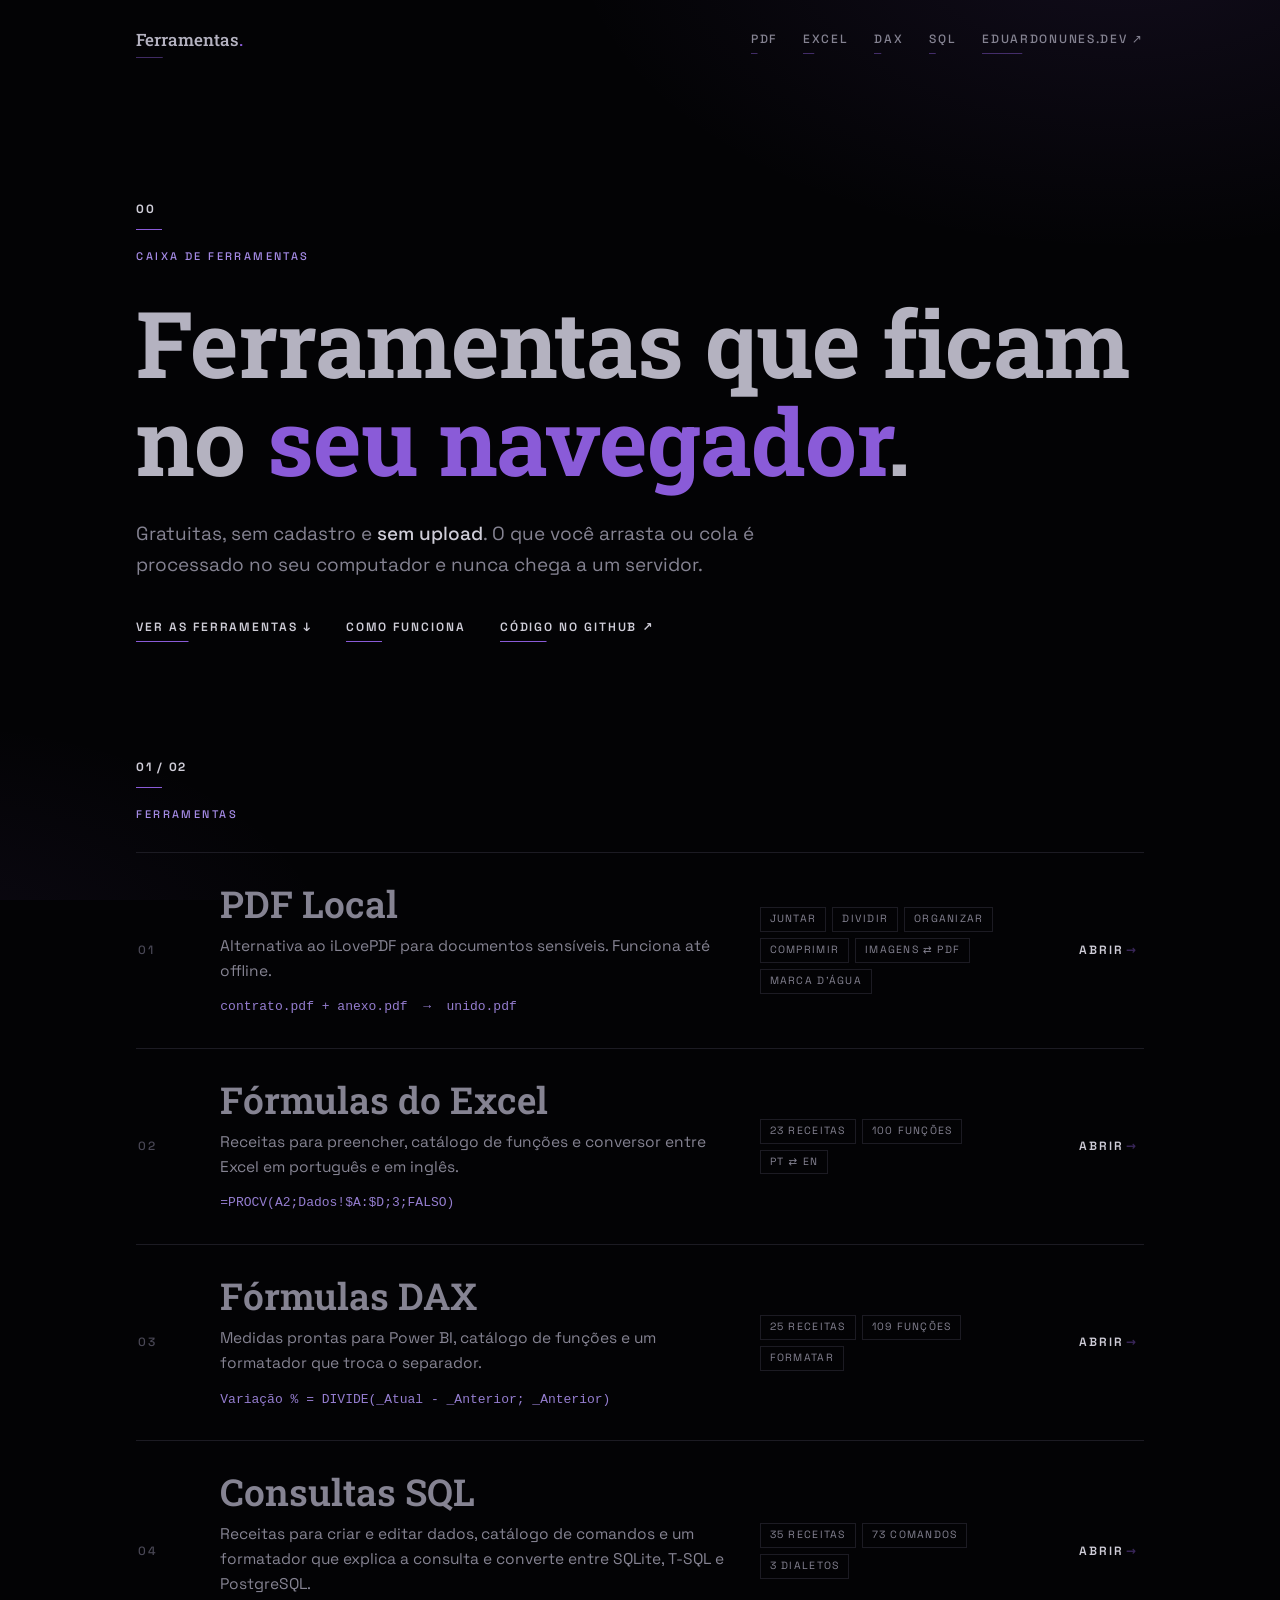
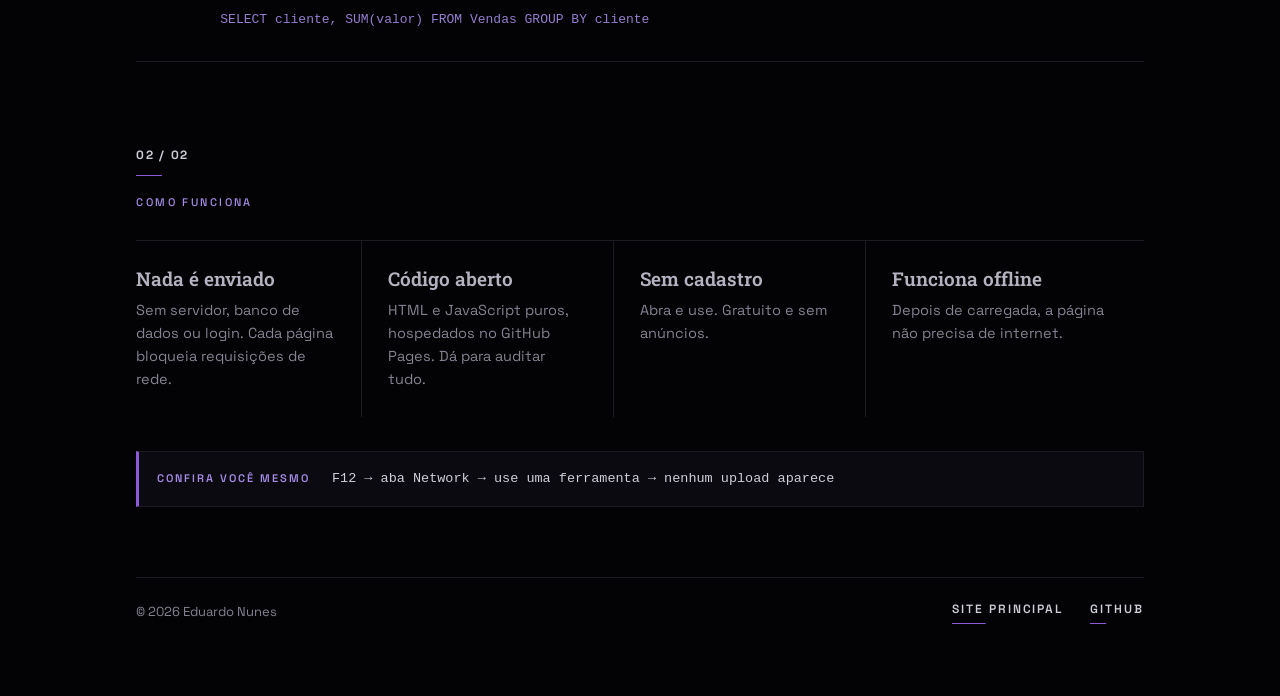
==== index.html @ 20dc4fa3 "Add Consultas SQL tool (recipes, catalog, formatter and dialect converter) Co-Authored-By: Claude So" ====
<!doctype html>
<html lang="pt-BR">
<head>
<meta charset="utf-8">
<meta name="viewport" content="width=device-width, initial-scale=1">
<!-- Nenhuma requisição de rede é permitida além dos arquivos do próprio site. -->
<meta http-equiv="Content-Security-Policy" content="default-src 'none'; script-src 'unsafe-inline'; style-src 'self' 'unsafe-inline'; font-src 'self'; img-src 'self' data:; base-uri 'none'; form-action 'none'">
<title>Ferramentas · Eduardo Nunes</title>
<meta name="description" content="Ferramentas gratuitas que rodam no navegador, sem upload e sem cadastro: PDF Local, fórmulas do Excel, fórmulas DAX para Power BI e consultas SQL.">
<meta name="theme-color" content="#030305">
<meta property="og:title" content="Ferramentas · Eduardo Nunes">
<meta property="og:description" content="PDF Local, fórmulas do Excel, fórmulas DAX e consultas SQL. Tudo no navegador, nada é enviado.">
<link rel="icon" href="assets/favicon.svg" type="image/svg+xml">
<link rel="stylesheet" href="assets/tema.css?v=2">
<style>
.hero{padding:clamp(48px,10vh,120px) 0 clamp(40px,8vh,96px)}
.hero h1{font-size:clamp(40px,7.2vw,96px);max-width:11em}
.hero .sub{margin-top:30px}
.cta{display:flex;flex-wrap:wrap;gap:12px 34px;margin-top:38px}

.tools{border-top:1px solid var(--line)}
.tool{display:grid;grid-template-columns:56px minmax(0,1fr) minmax(0,260px) 96px;gap:8px 28px;align-items:center;padding:30px 0;border-bottom:1px solid var(--line);text-decoration:none;position:relative;transition:background .4s}
.tool::before{content:"";position:absolute;left:0;top:-1px;height:1px;width:100%;background:var(--accent);transform:scaleX(0);transform-origin:0 50%;transition:transform .7s var(--ease)}
.tool:hover::before,.tool:focus-visible::before{transform:scaleX(1)}
.tool:hover{background:linear-gradient(90deg,rgba(138,91,216,.06),transparent 70%)}
.tool .n{font-size:12px;font-weight:500;letter-spacing:.14em;color:var(--dim);transition:color .3s;padding-left:2px}
.tool:hover .n{color:var(--accent)}
.tool h3{font-family:var(--serif);font-weight:600;font-size:clamp(24px,2.9vw,38px);line-height:1.15;color:var(--muted);transition:color .35s,transform .6s var(--ease)}
.tool:hover h3,.tool:focus-visible h3{color:var(--head);transform:translateX(6px)}
.tool p{margin-top:8px;color:var(--muted);font-size:15.5px;max-width:34em}
.tool .ex{display:block;margin-top:14px;font-family:var(--mono);font-size:13px;color:var(--accent-soft);opacity:.9;white-space:pre-wrap;word-break:break-word}
.tg{display:flex;flex-wrap:wrap;gap:6px}
.tg li{font-size:10.5px;letter-spacing:.12em;text-transform:uppercase;color:var(--muted);border:1px solid var(--line);padding:3px 9px}
.go{justify-self:end;font-size:12px;font-weight:600;letter-spacing:.16em;text-transform:uppercase;color:var(--text);white-space:nowrap}
.go::after{content:"\2192";display:inline-block;margin-left:8px;color:var(--accent);transform:translateX(-6px);opacity:.4;transition:transform .5s var(--ease),opacity .3s}
.tool:hover .go::after{transform:none;opacity:1}

.facts{display:grid;grid-template-columns:repeat(4,1fr);gap:0;border-top:1px solid var(--line)}
.fact{padding:26px 26px 26px 0;border-right:1px solid var(--line);margin-right:26px}
.fact:last-child{border-right:0;margin-right:0}
.fact h3{font-family:var(--serif);font-weight:600;font-size:19px;color:var(--head);line-height:1.25}
.fact p{margin-top:8px;font-size:14.5px;color:var(--muted)}
.verify{margin-top:34px;display:flex;flex-wrap:wrap;gap:10px 22px;align-items:center;padding:16px 18px;border:1px solid var(--line);border-left:3px solid var(--accent);background:var(--panel2)}
.verify .k{font-size:11px;font-weight:600;letter-spacing:.18em;text-transform:uppercase;color:var(--accent-soft)}
.verify code{color:var(--text);font-size:13.5px}

.foot{margin-top:70px;padding-top:22px;border-top:1px solid var(--line);display:flex;flex-wrap:wrap;gap:12px 32px;justify-content:space-between;align-items:center;font-size:13px;color:var(--muted)}
.foot nav{display:flex;gap:26px;flex-wrap:wrap}

@media (max-width:900px){
  .tool{grid-template-columns:40px minmax(0,1fr);padding:24px 0}
  .tool .tg,.tool .go{grid-column:2}
  .tool .go{justify-self:start;margin-top:6px}
  .facts{grid-template-columns:1fr 1fr}
  .fact{border-right:0;margin-right:0;padding:22px 16px 22px 0;border-bottom:1px solid var(--line)}
}
@media (max-width:520px){.facts{grid-template-columns:1fr}}
</style>
</head>
<body>
<div class="wrap">
  <header class="topbar">
    <a class="logo" href="./">Ferramentas<i>.</i></a>
    <nav style="display:flex;gap:26px;flex-wrap:wrap">
      <a href="pdf/">PDF</a><a href="excel/">Excel</a><a href="dax/">DAX</a><a href="sql/">SQL</a>
      <a href="https://eduardonunes.dev">eduardonunes.dev ↗</a>
    </nav>
  </header>

  <section class="hero">
    <div class="kicker"><span class="count">00</span><span class="bar"></span><span class="label">Caixa de ferramentas</span></div>
    <h1>Ferramentas que ficam no <em>seu navegador</em>.</h1>
    <p class="sub">Gratuitas, sem cadastro e <strong>sem upload</strong>. O que você arrasta ou cola é processado no seu computador e nunca chega a um servidor.</p>
    <div class="cta">
      <a class="tl" href="#ferramentas">Ver as ferramentas ↓</a>
      <a class="tl" href="#como-funciona">Como funciona</a>
      <a class="tl" href="https://github.com/DevEduNunes/Ferramentas">Código no GitHub ↗</a>
    </div>
  </section>

  <section id="ferramentas">
    <div class="kicker"><span class="count">01 / 02</span><span class="bar"></span><span class="label">Ferramentas</span></div>
    <div class="tools">
      <a class="tool" href="pdf/">
        <span class="n">01</span>
        <div>
          <h3>PDF Local</h3>
          <p>Alternativa ao iLovePDF para documentos sensíveis. Funciona até offline.</p>
          <code class="ex">contrato.pdf + anexo.pdf  →  unido.pdf</code>
        </div>
        <ul class="tg"><li>Juntar</li><li>Dividir</li><li>Organizar</li><li>Comprimir</li><li>Imagens ⇄ PDF</li><li>Marca d'água</li></ul>
        <span class="go">Abrir</span>
      </a>
      <a class="tool" href="excel/">
        <span class="n">02</span>
        <div>
          <h3>Fórmulas do Excel</h3>
          <p>Receitas para preencher, catálogo de funções e conversor entre Excel em português e em inglês.</p>
          <code class="ex">=PROCV(A2;Dados!$A:$D;3;FALSO)</code>
        </div>
        <ul class="tg"><li>23 receitas</li><li>100 funções</li><li>PT ⇄ EN</li></ul>
        <span class="go">Abrir</span>
      </a>
      <a class="tool" href="dax/">
        <span class="n">03</span>
        <div>
          <h3>Fórmulas DAX</h3>
          <p>Medidas prontas para Power BI, catálogo de funções e um formatador que troca o separador.</p>
          <code class="ex">Variação % = DIVIDE(_Atual - _Anterior; _Anterior)</code>
        </div>
        <ul class="tg"><li>25 receitas</li><li>109 funções</li><li>Formatar</li></ul>
        <span class="go">Abrir</span>
      </a>
      <a class="tool" href="sql/">
        <span class="n">04</span>
        <div>
          <h3>Consultas SQL</h3>
          <p>Receitas para criar e editar dados, catálogo de comandos e um formatador que explica a consulta e converte entre SQLite, T-SQL e PostgreSQL.</p>
          <code class="ex">SELECT cliente, SUM(valor) FROM Vendas GROUP BY cliente</code>
        </div>
        <ul class="tg"><li>35 receitas</li><li>73 comandos</li><li>3 dialetos</li></ul>
        <span class="go">Abrir</span>
      </a>
    </div>
  </section>

  <section id="como-funciona" style="margin-top:84px">
    <div class="kicker"><span class="count">02 / 02</span><span class="bar"></span><span class="label">Como funciona</span></div>
    <div class="facts">
      <div class="fact"><h3>Nada é enviado</h3><p>Sem servidor, banco de dados ou login. Cada página bloqueia requisições de rede.</p></div>
      <div class="fact"><h3>Código aberto</h3><p>HTML e JavaScript puros, hospedados no GitHub Pages. Dá para auditar tudo.</p></div>
      <div class="fact"><h3>Sem cadastro</h3><p>Abra e use. Gratuito e sem anúncios.</p></div>
      <div class="fact"><h3>Funciona offline</h3><p>Depois de carregada, a página não precisa de internet.</p></div>
    </div>
    <div class="verify"><span class="k">Confira você mesmo</span><code>F12  →  aba Network  →  use uma ferramenta  →  nenhum upload aparece</code></div>
  </section>

  <footer class="foot" style="max-width:none">
    <span>© <span id="y">2026</span> Eduardo Nunes</span>
    <nav>
      <a class="tl" href="https://eduardonunes.dev">Site principal</a>
      <a class="tl" href="https://github.com/DevEduNunes/Ferramentas">GitHub</a>
    </nav>
  </footer>
</div>
<script>try{document.getElementById('y').textContent=new Date().getFullYear()}catch(e){}</script>
</body>
</html>
---- assets/tema.css ----
/* Tema compartilhado das Ferramentas — mesma linguagem visual do eduardonunes.dev:
   preto, bordas finas, cantos retos, títulos em serifa, rótulos em caixa-alta e acento roxo. */
@font-face{font-family:'Roboto Slab';font-style:normal;font-weight:300 900;font-display:swap;src:url('fonts/robotoslab-latin-ext.woff2') format('woff2');unicode-range:U+0100-02BA,U+02BD-02C5,U+02C7-02CC,U+02CE-02D7,U+02DD-02FF,U+0304,U+0308,U+0329,U+1D00-1DBF,U+1E00-1E9F,U+1EF2-1EFF,U+2020,U+20A0-20AB,U+20AD-20C0,U+2113,U+2C60-2C7F,U+A720-A7FF}
@font-face{font-family:'Roboto Slab';font-style:normal;font-weight:300 900;font-display:swap;src:url('fonts/robotoslab-latin.woff2') format('woff2');unicode-range:U+0000-00FF,U+0131,U+0152-0153,U+02BB-02BC,U+02C6,U+02DA,U+02DC,U+0304,U+0308,U+0329,U+2000-206F,U+20AC,U+2122,U+2191,U+2193,U+2212,U+2215,U+FEFF,U+FFFD}
@font-face{font-family:'Space Grotesk';font-style:normal;font-weight:300 700;font-display:swap;src:url('fonts/spacegrotesk-latin-ext.woff2') format('woff2');unicode-range:U+0100-02BA,U+02BD-02C5,U+02C7-02CC,U+02CE-02D7,U+02DD-02FF,U+0304,U+0308,U+0329,U+1D00-1DBF,U+1E00-1E9F,U+1EF2-1EFF,U+2020,U+20A0-20AB,U+20AD-20C0,U+2113,U+2C60-2C7F,U+A720-A7FF}
@font-face{font-family:'Space Grotesk';font-style:normal;font-weight:300 700;font-display:swap;src:url('fonts/spacegrotesk-latin.woff2') format('woff2');unicode-range:U+0000-00FF,U+0131,U+0152-0153,U+02BB-02BC,U+02C6,U+02DA,U+02DC,U+0304,U+0308,U+0329,U+2000-206F,U+20AC,U+2122,U+2191,U+2193,U+2212,U+2215,U+FEFF,U+FFFD}

:root{
  color-scheme:dark;
  --bg:#030305; --panel:#09080d; --panel2:#0b0a10; --panel3:#100c19;
  --text:#cfcdd8; --head:#b4b2c0; --muted:#858392; --dim:#4a4856;
  --line:#1c1b23; --line2:#2a2833;
  --accent:#8a5bd8; --accent-soft:#a58be6;
  --ok:#4ec9a0; --bad:#e5646b; --warn:#d9a441;
  --pad:clamp(20px,4.4vw,64px);
  --sans:"Space Grotesk",system-ui,-apple-system,"Segoe UI",sans-serif;
  --serif:"Roboto Slab",Rockwell,Georgia,serif;
  --mono:ui-monospace,"Cascadia Mono",Consolas,"Courier New",monospace;
  --ease:cubic-bezier(.16,1,.3,1);
}
*,*::before,*::after{box-sizing:border-box}
html{background:var(--bg);scroll-behavior:smooth}
body{margin:0;color:var(--text);font-family:var(--sans);font-size:16px;line-height:1.6;-webkit-font-smoothing:antialiased;
  background:radial-gradient(900px 520px at 88% -8%,rgba(138,91,216,.11),transparent 62%),radial-gradient(700px 420px at -6% 108%,rgba(138,91,216,.07),transparent 60%),var(--bg);
  background-attachment:fixed}
::selection{background:var(--accent);color:#fff}
a{color:inherit}
h1,h2,h3,p,ul,ol,dl,dd{margin:0;padding:0}
ul,ol{list-style:none}
button{font:inherit;color:inherit}
:focus-visible{outline:2px solid var(--accent-soft);outline-offset:3px}
.hide{display:none!important}
code{font-family:var(--mono);font-size:.92em;color:var(--accent-soft)}

/* ---------- estrutura ---------- */
.wrap{max-width:1120px;margin:0 auto;padding:0 var(--pad) 72px}
.topbar,header.top{display:flex;justify-content:space-between;align-items:center;gap:16px;padding:26px 0 8px;flex-wrap:wrap}
.topbar a,header.top a{font-size:12px;font-weight:500;letter-spacing:.14em;text-transform:uppercase;color:var(--muted);text-decoration:none;position:relative;padding-bottom:5px;transition:color .3s}
.topbar a::after,header.top a::after{content:"";position:absolute;left:0;bottom:0;width:100%;height:1px;background:var(--accent);transform:scaleX(.25);transform-origin:0 50%;opacity:.45;transition:transform .6s var(--ease),opacity .3s}
.topbar a:hover,header.top a:hover{color:#fff}
.topbar a:hover::after,header.top a:hover::after{transform:scaleX(1);opacity:1}
.logo{font-family:var(--serif);font-weight:700;font-size:17px!important;letter-spacing:0!important;text-transform:none!important;color:var(--head)!important}
.logo i{font-style:normal;color:var(--accent)}

.kicker{margin:44px 0 26px}
.kicker .count{display:block;font-size:12px;font-weight:700;letter-spacing:.14em;color:var(--text)}
.kicker .bar{display:block;width:26px;height:1px;background:var(--accent);margin:10px 0 12px}
.kicker .label{font-size:11px;font-weight:500;letter-spacing:.22em;text-transform:uppercase;color:var(--accent-soft)}

h1{font-family:var(--serif);font-weight:700;font-size:clamp(34px,5.2vw,64px);line-height:1.06;letter-spacing:-.012em;color:var(--head);max-width:14em}
h1 em,h2 em{font-style:normal;color:var(--accent)}
h2{font-family:var(--serif);font-weight:700;color:var(--head);line-height:1.15}
.sub{margin-top:22px;max-width:36em;color:var(--muted);font-size:clamp(16px,1.5vw,19px)}
.sub strong{color:var(--text);font-weight:500}

/* link "tl" do site */
.tl{display:inline-block;position:relative;padding-bottom:5px;text-decoration:none;font-size:12px;font-weight:600;letter-spacing:.16em;text-transform:uppercase;color:var(--text);transition:color .3s}
.tl::after{content:"";position:absolute;left:0;bottom:0;width:100%;height:1px;background:var(--accent);transform:scaleX(.3);transform-origin:0 50%;transition:transform .6s var(--ease)}
.tl:hover{color:#fff}.tl:hover::after{transform:scaleX(1)}

/* ---------- barra de controles (fixa ao rolar) ---------- */
.ctl{display:flex;flex-wrap:wrap;gap:14px;align-items:center;justify-content:space-between;position:sticky;top:0;z-index:20;margin:34px 0 24px;padding:12px 0;background:rgba(3,3,5,.9);backdrop-filter:blur(10px);-webkit-backdrop-filter:blur(10px);border-bottom:1px solid var(--line)}
.seg{display:inline-flex;border:1px solid var(--line);background:var(--panel)}
.seg button{font:inherit;font-size:11.5px;font-weight:600;letter-spacing:.14em;text-transform:uppercase;border:0;background:transparent;color:var(--muted);padding:10px 16px;cursor:pointer;transition:color .25s,background .25s;position:relative}
.seg button+button{border-left:1px solid var(--line)}
.seg button:hover{color:#fff}
.seg button[aria-pressed=true],.seg button[aria-selected=true]{background:var(--panel3);color:#fff;box-shadow:inset 0 -2px 0 var(--accent)}
.seg button:focus-visible{outline-offset:-2px}

/* ---------- superfícies ---------- */
.card{background:var(--panel);border:1px solid var(--line);padding:22px;margin-bottom:16px}
.card h2{font-size:21px}
.hint{font-size:13px;color:var(--muted)}
.note{font-size:13.5px;color:var(--muted);margin:6px 0 0}

/* ---------- formulários ---------- */
input[type=text],input[type=search],input[type=number],textarea,select{font:inherit;font-size:15px;width:100%;padding:10px 12px;border:1px solid var(--line2);background:var(--panel2);color:var(--text);border-radius:0;transition:border-color .25s,background .25s}
input::placeholder,textarea::placeholder{color:var(--dim)}
input:hover,textarea:hover{border-color:#3a3745}
input:focus-visible,textarea:focus-visible,select:focus-visible{outline:none;border-color:var(--accent);background:var(--panel3)}
textarea{font-family:var(--mono);font-size:14px;min-height:140px;resize:vertical;line-height:1.55}
label.f{display:flex;flex-direction:column;gap:6px;font-size:11px;font-weight:500;letter-spacing:.14em;text-transform:uppercase;color:var(--muted)}
label.f small{font-size:11px;letter-spacing:.04em;text-transform:none;color:var(--dim)}
.fields{display:grid;grid-template-columns:repeat(auto-fit,minmax(210px,1fr));gap:16px;margin:16px 0 4px}

/* ---------- botões e chips ---------- */
.btn{font:inherit;font-size:11.5px;font-weight:600;letter-spacing:.14em;text-transform:uppercase;border:1px solid var(--line2);background:transparent;color:var(--text);padding:9px 15px;cursor:pointer;white-space:nowrap;transition:border-color .25s,color .25s,background .25s}
.btn:hover{border-color:var(--accent);color:#fff;background:var(--panel3)}
.btn.primary{background:var(--accent);border-color:var(--accent);color:#fff}
.btn.primary:hover{background:#9a6de6;border-color:#9a6de6}
.btn:disabled{opacity:.45;cursor:not-allowed}
.btn.copied{border-color:var(--ok);color:var(--ok)}
.chips{display:flex;flex-wrap:wrap;gap:8px;margin:16px 0}
.chip{font:inherit;font-size:11px;font-weight:500;letter-spacing:.12em;text-transform:uppercase;border:1px solid var(--line);background:transparent;color:var(--muted);padding:6px 12px;cursor:pointer;transition:color .25s,border-color .25s}
.chip:hover{color:#fff;border-color:var(--line2)}
.chip[aria-pressed=true]{border-color:var(--accent);color:var(--accent-soft);background:var(--panel3)}

/* ---------- receitas ---------- */
.layout{display:grid;grid-template-columns:300px minmax(0,1fr);gap:28px;align-items:start}
.rlist{display:flex;flex-direction:column;max-height:72vh;overflow:auto;margin-top:12px;border:1px solid var(--line);background:var(--panel);scrollbar-width:thin;scrollbar-color:var(--line2) transparent}
.grp{font-size:10.5px;font-weight:600;letter-spacing:.2em;text-transform:uppercase;color:var(--dim);padding:14px 14px 6px;border-top:1px solid var(--line)}
.grp:first-child{border-top:0}
.rbtn{font:inherit;font-size:14.5px;text-align:left;border:0;border-left:2px solid transparent;background:transparent;color:var(--muted);padding:9px 14px;cursor:pointer;transition:color .25s,background .25s,border-color .25s}
.rbtn small{display:none}
.rbtn:hover{color:#fff;background:var(--panel2)}
.rbtn[aria-pressed=true]{color:#fff;background:var(--panel2);border-left-color:var(--accent)}
.variant{margin-top:22px}
.variant h3{font-size:11px;font-weight:600;letter-spacing:.16em;text-transform:uppercase;color:var(--accent-soft);margin-bottom:6px}

/* ---------- código ---------- */
.out{background:var(--panel2);border:1px solid var(--line);border-left:3px solid var(--accent);padding:13px 15px;font-family:var(--mono);font-size:14px;line-height:1.6;color:#e4e1ee;white-space:pre;word-break:normal;margin:6px 0;overflow-x:auto;scrollbar-width:thin;scrollbar-color:var(--line2) transparent}
.row{display:flex;gap:10px;align-items:flex-start;justify-content:space-between}
.row .out{flex:1;margin:0;min-width:0}

/* ---------- catálogo ---------- */
.fn{border-top:1px solid var(--line);padding:20px 0}
.fn:first-child{border-top:0;padding-top:4px}
.fn h3{font-family:var(--serif);font-size:20px;font-weight:600;color:var(--head);display:flex;align-items:baseline;flex-wrap:wrap;gap:6px 12px}
.fn h3 span{font-family:var(--sans);font-size:11px;font-weight:500;letter-spacing:.14em;text-transform:uppercase;color:var(--dim)}
.fn p{margin:6px 0;color:var(--text);max-width:48em}
.badge{display:inline-block;font-size:10.5px!important;letter-spacing:.12em;text-transform:uppercase;color:var(--accent-soft)!important;border:1px solid var(--line2);padding:1px 8px;vertical-align:middle}
.tip{border-left:2px solid var(--accent);background:var(--panel2);color:var(--muted);padding:8px 12px;font-size:13.5px;margin:8px 0 0}
.warn{border-left:2px solid var(--warn);background:var(--panel2);color:var(--text);padding:10px 14px;font-size:14px;margin:8px 0}
.err{color:var(--bad);font-weight:600}.ok{color:var(--ok);font-weight:600}
.grid2{display:grid;grid-template-columns:1fr 1fr;gap:16px}

/* ---------- guia (DAX) ---------- */
details.guide{padding:0}
details.guide summary{cursor:pointer;padding:16px 22px;font-size:12px;font-weight:600;letter-spacing:.14em;text-transform:uppercase;color:var(--text);list-style:none;display:flex;justify-content:space-between;align-items:center}
details.guide summary::-webkit-details-marker{display:none}
details.guide summary::after{content:"+";color:var(--accent);font-size:18px;line-height:1}
details.guide[open] summary::after{content:"–"}
details.guide dl{padding:0 22px 22px}
details.guide dt{font-family:var(--serif);font-weight:600;color:var(--head);margin-top:16px}
details.guide dd{margin-top:3px;color:var(--muted);max-width:52em}

/* ---------- rodapé ---------- */
footer{margin-top:44px;padding-top:20px;border-top:1px solid var(--line);color:var(--muted);font-size:13px;max-width:60em}
footer b{color:var(--text);font-weight:500}

@media (max-width:820px){
  .layout,.grid2{grid-template-columns:1fr}
  .rlist{max-height:210px}
  .ctl{position:static}
}
@media (prefers-reduced-motion:reduce){*{transition:none!important;scroll-behavior:auto!important}}
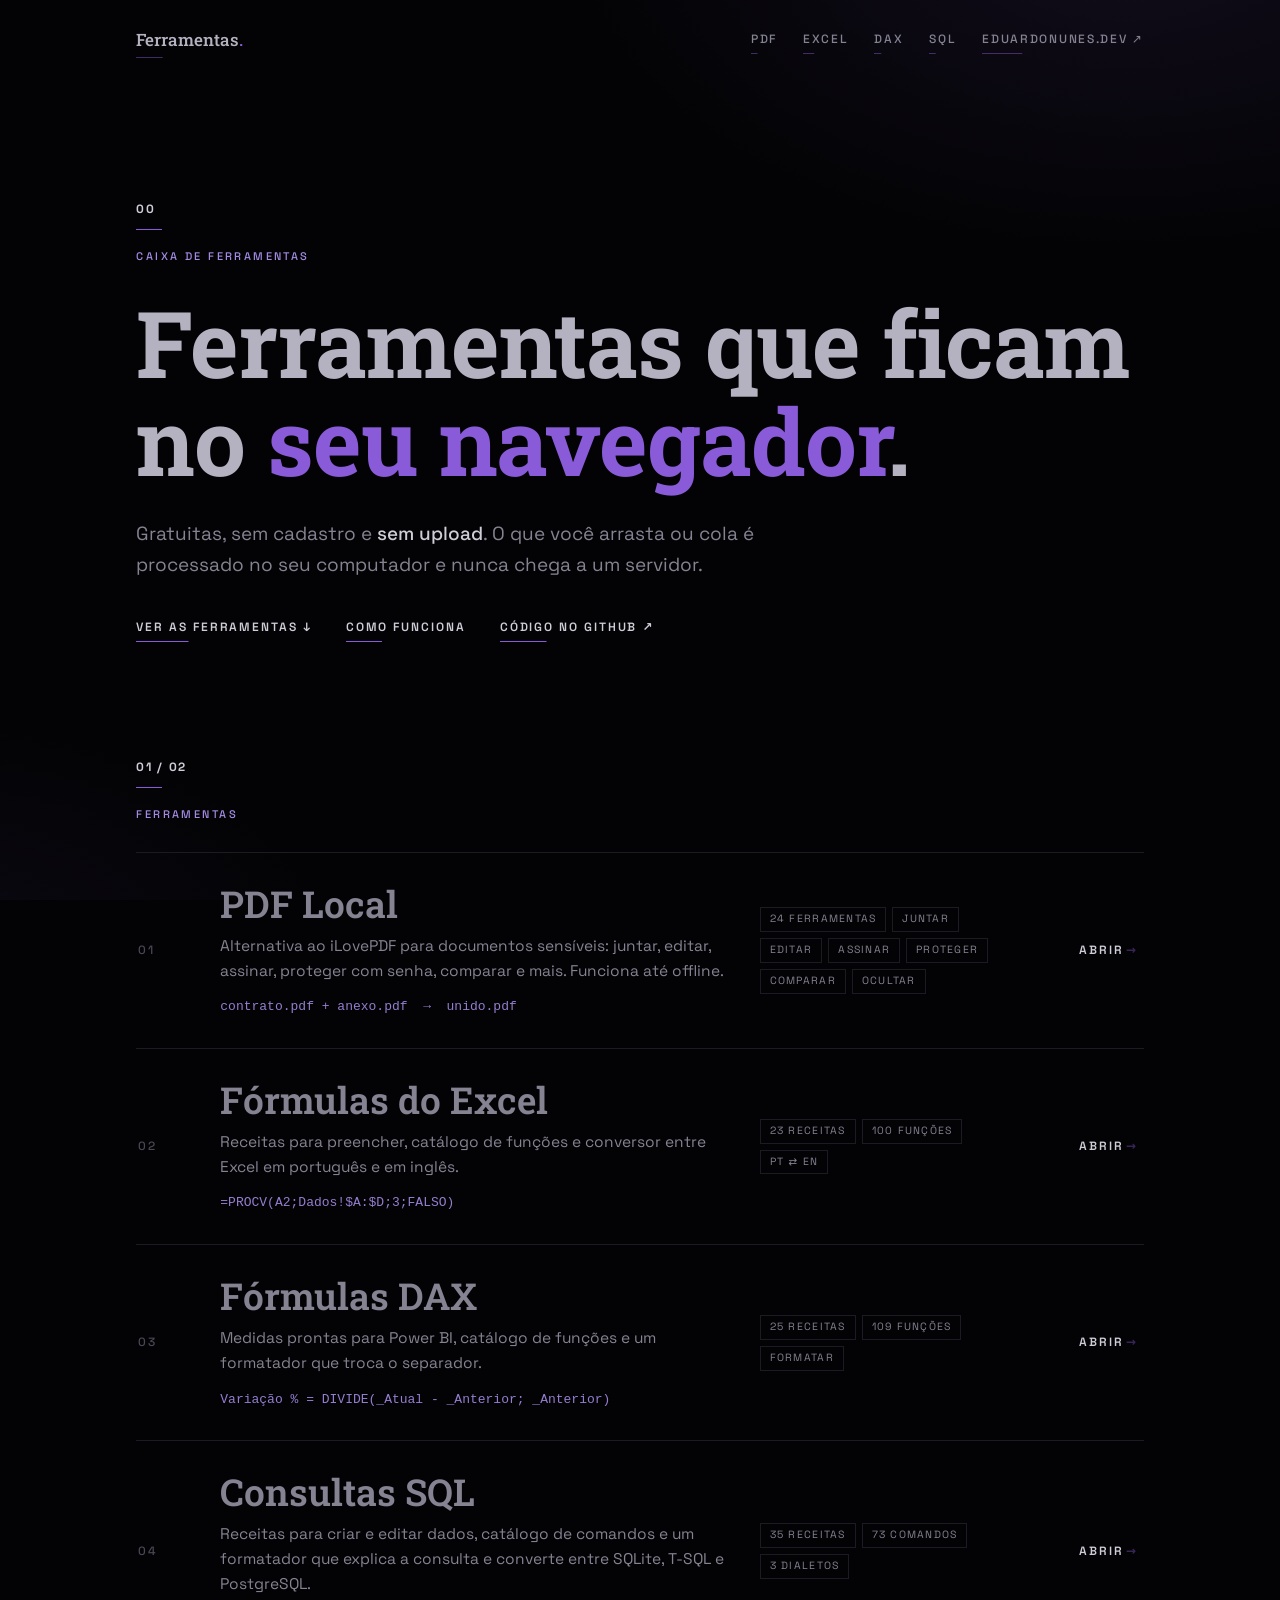
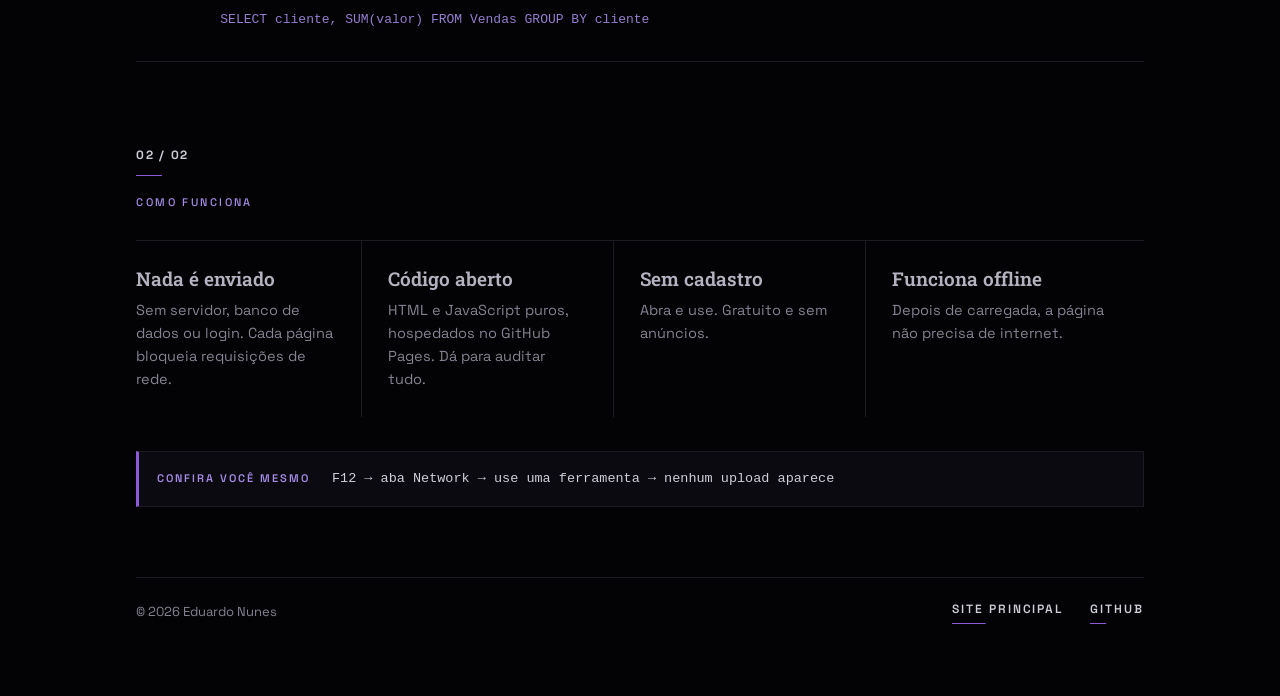
==== commit a683c51b: "PDF Local: 24 tools (rotate, crop, page numbers, edit, sign, forms, redact, compare, protect, unlock" ====
--- a/index.html
+++ b/index.html
@@ -85,10 +85,10 @@
         <span class="n">01</span>
         <div>
           <h3>PDF Local</h3>
-          <p>Alternativa ao iLovePDF para documentos sensíveis. Funciona até offline.</p>
+          <p>Alternativa ao iLovePDF para documentos sensíveis: juntar, editar, assinar, proteger com senha, comparar e mais. Funciona até offline.</p>
           <code class="ex">contrato.pdf + anexo.pdf  →  unido.pdf</code>
         </div>
-        <ul class="tg"><li>Juntar</li><li>Dividir</li><li>Organizar</li><li>Comprimir</li><li>Imagens ⇄ PDF</li><li>Marca d'água</li></ul>
+        <ul class="tg"><li>24 ferramentas</li><li>Juntar</li><li>Editar</li><li>Assinar</li><li>Proteger</li><li>Comparar</li><li>Ocultar</li></ul>
         <span class="go">Abrir</span>
       </a>
       <a class="tool" href="excel/">
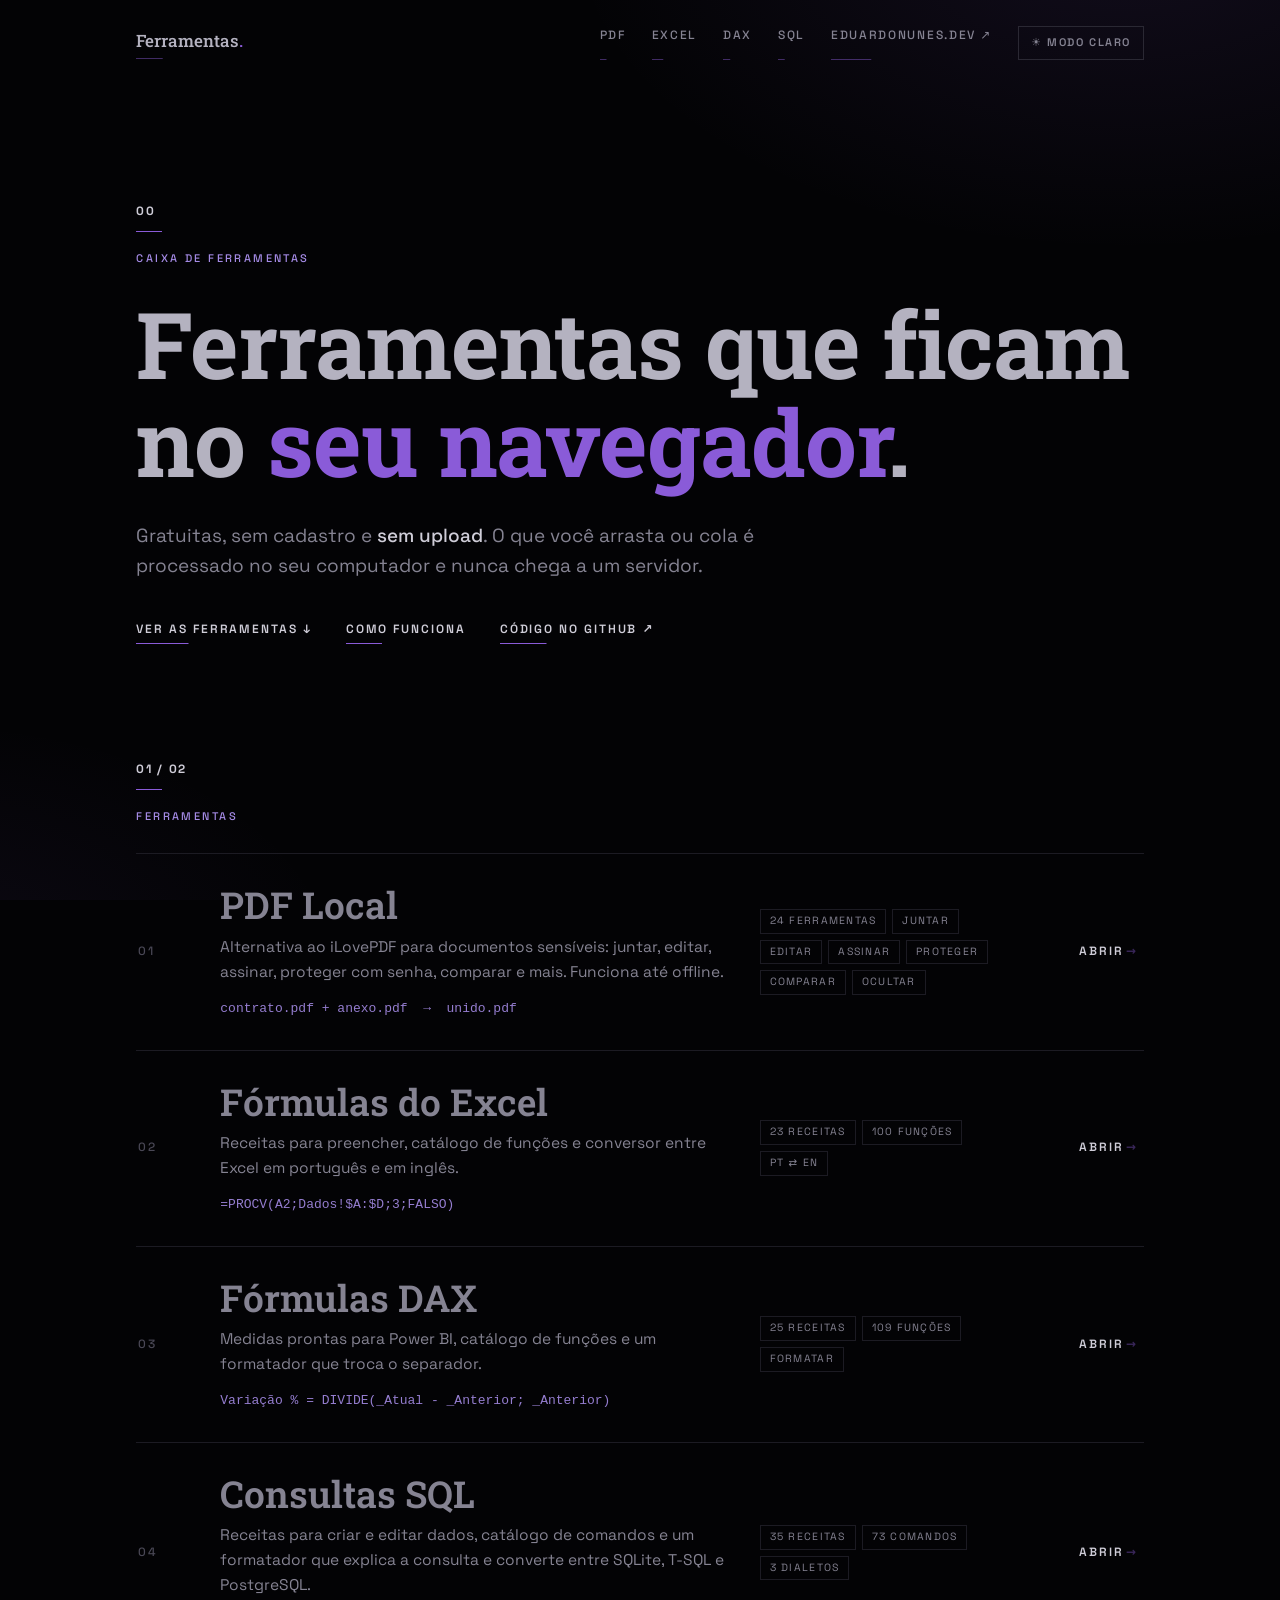
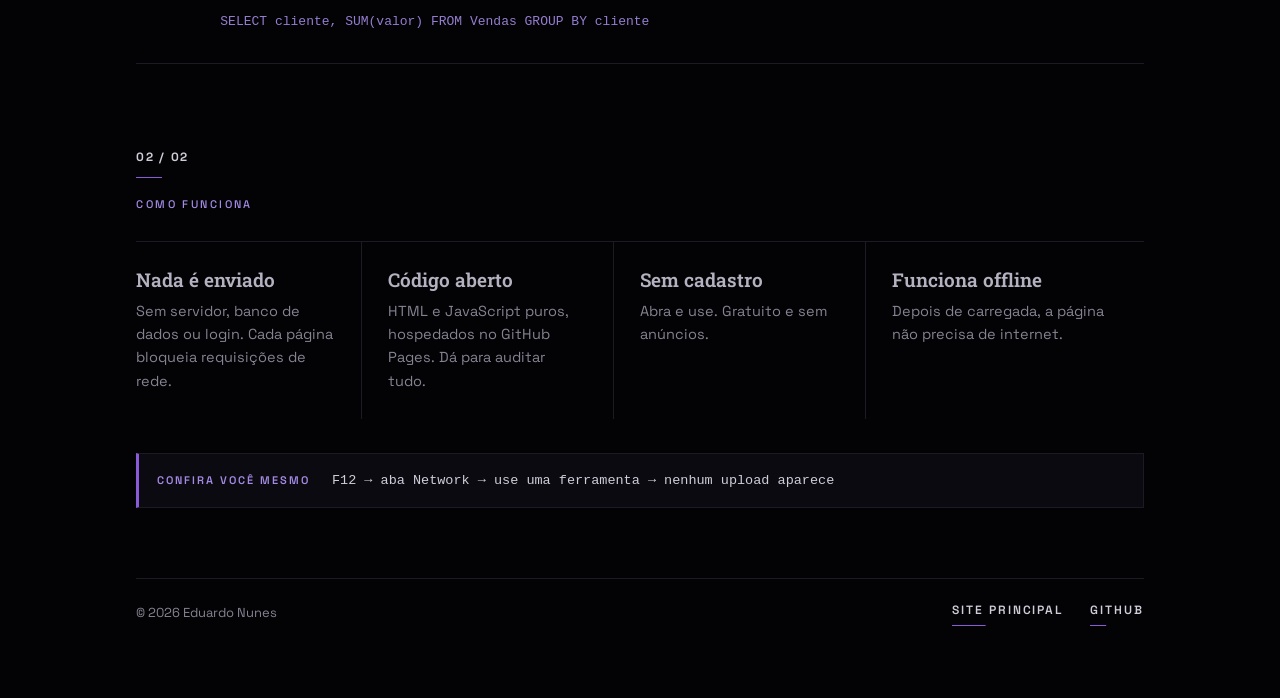
==== commit 39222f0f: "Add light/dark mode toggle to all pages and PDF Local Co-Authored-By: Claude Sonnet 5.5 <noreply@ant" ====
--- a/index.html
+++ b/index.html
@@ -2,6 +2,7 @@
 <html lang="pt-BR">
 <head>
 <meta charset="utf-8">
+<script>try{var t=localStorage.getItem('ferramentas-tema');document.documentElement.dataset.theme=(t==='light'?'light':'dark')}catch(e){document.documentElement.dataset.theme='dark'}</script>
 <meta name="viewport" content="width=device-width, initial-scale=1">
 <!-- Nenhuma requisição de rede é permitida além dos arquivos do próprio site. -->
 <meta http-equiv="Content-Security-Policy" content="default-src 'none'; script-src 'unsafe-inline'; style-src 'self' 'unsafe-inline'; font-src 'self'; img-src 'self' data:; base-uri 'none'; form-action 'none'">
@@ -11,7 +12,7 @@
 <meta property="og:title" content="Ferramentas · Eduardo Nunes">
 <meta property="og:description" content="PDF Local, fórmulas do Excel, fórmulas DAX e consultas SQL. Tudo no navegador, nada é enviado.">
 <link rel="icon" href="assets/favicon.svg" type="image/svg+xml">
-<link rel="stylesheet" href="assets/tema.css?v=2">
+<link rel="stylesheet" href="assets/tema.css?v=3">
 <style>
 .hero{padding:clamp(48px,10vh,120px) 0 clamp(40px,8vh,96px)}
 .hero h1{font-size:clamp(40px,7.2vw,96px);max-width:11em}
@@ -63,7 +64,7 @@
     <a class="logo" href="./">Ferramentas<i>.</i></a>
     <nav style="display:flex;gap:26px;flex-wrap:wrap">
       <a href="pdf/">PDF</a><a href="excel/">Excel</a><a href="dax/">DAX</a><a href="sql/">SQL</a>
-      <a href="https://eduardonunes.dev">eduardonunes.dev ↗</a>
+      <a href="https://eduardonunes.dev">eduardonunes.dev ↗</a><button class="theme-btn" id="themeBtn" type="button">☀ Modo claro</button>
     </nav>
   </header>
 
@@ -144,5 +145,6 @@
   </footer>
 </div>
 <script>try{document.getElementById('y').textContent=new Date().getFullYear()}catch(e){}</script>
+<script>(function(){var b=document.getElementById('themeBtn');if(!b)return;var r=document.documentElement;function lab(){var l=r.dataset.theme==='light';b.textContent=l?'☾ Modo escuro':'☀ Modo claro';b.setAttribute('aria-label',l?'Mudar para o modo escuro':'Mudar para o modo claro');var m=document.querySelector('meta[name=theme-color]');if(m)m.content=l?'#f7f6fa':'#030305'}b.addEventListener('click',function(){var n=r.dataset.theme==='light'?'dark':'light';r.dataset.theme=n;try{localStorage.setItem('ferramentas-tema',n)}catch(e){}lab()});lab()})();</script>
 </body>
 </html>
--- a/assets/tema.css
+++ b/assets/tema.css
@@ -17,11 +17,24 @@
   --serif:"Roboto Slab",Rockwell,Georgia,serif;
   --mono:ui-monospace,"Cascadia Mono",Consolas,"Courier New",monospace;
   --ease:cubic-bezier(.16,1,.3,1);
+  --on:#fff; --code:#e4e1ee; --line3:#3a3745; --ctlbg:rgba(3,3,5,.9);
+  --glow1:rgba(138,91,216,.11); --glow2:rgba(138,91,216,.07);
+}
+/* modo claro (escolhido pelo botão do cabeçalho; o padrão é o escuro) */
+html[data-theme=light]{
+  color-scheme:light;
+  --bg:#f7f6fa; --panel:#ffffff; --panel2:#f1eff7; --panel3:#ebe6f8;
+  --text:#2c2a38; --head:#1b1826; --muted:#5f5c70; --dim:#8c889b;
+  --line:#e2dfec; --line2:#cfcadc; --line3:#b9b3cc;
+  --accent:#7544c9; --accent-soft:#6a3fba;
+  --ok:#1b8a68; --bad:#c43c45; --warn:#a87413;
+  --on:#14121c; --code:#2a2540; --ctlbg:rgba(247,246,250,.92);
+  --glow1:rgba(117,68,201,.08); --glow2:rgba(117,68,201,.05);
 }
 *,*::before,*::after{box-sizing:border-box}
 html{background:var(--bg);scroll-behavior:smooth}
 body{margin:0;color:var(--text);font-family:var(--sans);font-size:16px;line-height:1.6;-webkit-font-smoothing:antialiased;
-  background:radial-gradient(900px 520px at 88% -8%,rgba(138,91,216,.11),transparent 62%),radial-gradient(700px 420px at -6% 108%,rgba(138,91,216,.07),transparent 60%),var(--bg);
+  background:radial-gradient(900px 520px at 88% -8%,var(--glow1),transparent 62%),radial-gradient(700px 420px at -6% 108%,var(--glow2),transparent 60%),var(--bg);
   background-attachment:fixed}
 ::selection{background:var(--accent);color:#fff}
 a{color:inherit}
@@ -32,12 +45,16 @@
 .hide{display:none!important}
 code{font-family:var(--mono);font-size:.92em;color:var(--accent-soft)}
 
+/* ---------- botão de tema ---------- */
+.theme-btn{font:inherit;font-size:11px;font-weight:600;letter-spacing:.14em;text-transform:uppercase;border:1px solid var(--line2);background:transparent;color:var(--muted);padding:7px 12px;cursor:pointer;transition:color .25s,border-color .25s,background .25s;white-space:nowrap}
+.theme-btn:hover{color:var(--on);border-color:var(--accent);background:var(--panel3)}
+
 /* ---------- estrutura ---------- */
 .wrap{max-width:1120px;margin:0 auto;padding:0 var(--pad) 72px}
 .topbar,header.top{display:flex;justify-content:space-between;align-items:center;gap:16px;padding:26px 0 8px;flex-wrap:wrap}
 .topbar a,header.top a{font-size:12px;font-weight:500;letter-spacing:.14em;text-transform:uppercase;color:var(--muted);text-decoration:none;position:relative;padding-bottom:5px;transition:color .3s}
 .topbar a::after,header.top a::after{content:"";position:absolute;left:0;bottom:0;width:100%;height:1px;background:var(--accent);transform:scaleX(.25);transform-origin:0 50%;opacity:.45;transition:transform .6s var(--ease),opacity .3s}
-.topbar a:hover,header.top a:hover{color:#fff}
+.topbar a:hover,header.top a:hover{color:var(--on)}
 .topbar a:hover::after,header.top a:hover::after{transform:scaleX(1);opacity:1}
 .logo{font-family:var(--serif);font-weight:700;font-size:17px!important;letter-spacing:0!important;text-transform:none!important;color:var(--head)!important}
 .logo i{font-style:normal;color:var(--accent)}
@@ -56,15 +73,15 @@
 /* link "tl" do site */
 .tl{display:inline-block;position:relative;padding-bottom:5px;text-decoration:none;font-size:12px;font-weight:600;letter-spacing:.16em;text-transform:uppercase;color:var(--text);transition:color .3s}
 .tl::after{content:"";position:absolute;left:0;bottom:0;width:100%;height:1px;background:var(--accent);transform:scaleX(.3);transform-origin:0 50%;transition:transform .6s var(--ease)}
-.tl:hover{color:#fff}.tl:hover::after{transform:scaleX(1)}
+.tl:hover{color:var(--on)}.tl:hover::after{transform:scaleX(1)}
 
 /* ---------- barra de controles (fixa ao rolar) ---------- */
-.ctl{display:flex;flex-wrap:wrap;gap:14px;align-items:center;justify-content:space-between;position:sticky;top:0;z-index:20;margin:34px 0 24px;padding:12px 0;background:rgba(3,3,5,.9);backdrop-filter:blur(10px);-webkit-backdrop-filter:blur(10px);border-bottom:1px solid var(--line)}
+.ctl{display:flex;flex-wrap:wrap;gap:14px;align-items:center;justify-content:space-between;position:sticky;top:0;z-index:20;margin:34px 0 24px;padding:12px 0;background:var(--ctlbg);backdrop-filter:blur(10px);-webkit-backdrop-filter:blur(10px);border-bottom:1px solid var(--line)}
 .seg{display:inline-flex;border:1px solid var(--line);background:var(--panel)}
 .seg button{font:inherit;font-size:11.5px;font-weight:600;letter-spacing:.14em;text-transform:uppercase;border:0;background:transparent;color:var(--muted);padding:10px 16px;cursor:pointer;transition:color .25s,background .25s;position:relative}
 .seg button+button{border-left:1px solid var(--line)}
-.seg button:hover{color:#fff}
-.seg button[aria-pressed=true],.seg button[aria-selected=true]{background:var(--panel3);color:#fff;box-shadow:inset 0 -2px 0 var(--accent)}
+.seg button:hover{color:var(--on)}
+.seg button[aria-pressed=true],.seg button[aria-selected=true]{background:var(--panel3);color:var(--on);box-shadow:inset 0 -2px 0 var(--accent)}
 .seg button:focus-visible{outline-offset:-2px}
 
 /* ---------- superfícies ---------- */
@@ -76,7 +93,7 @@
 /* ---------- formulários ---------- */
 input[type=text],input[type=search],input[type=number],textarea,select{font:inherit;font-size:15px;width:100%;padding:10px 12px;border:1px solid var(--line2);background:var(--panel2);color:var(--text);border-radius:0;transition:border-color .25s,background .25s}
 input::placeholder,textarea::placeholder{color:var(--dim)}
-input:hover,textarea:hover{border-color:#3a3745}
+input:hover,textarea:hover{border-color:var(--line3)}
 input:focus-visible,textarea:focus-visible,select:focus-visible{outline:none;border-color:var(--accent);background:var(--panel3)}
 textarea{font-family:var(--mono);font-size:14px;min-height:140px;resize:vertical;line-height:1.55}
 label.f{display:flex;flex-direction:column;gap:6px;font-size:11px;font-weight:500;letter-spacing:.14em;text-transform:uppercase;color:var(--muted)}
@@ -85,14 +102,14 @@
 
 /* ---------- botões e chips ---------- */
 .btn{font:inherit;font-size:11.5px;font-weight:600;letter-spacing:.14em;text-transform:uppercase;border:1px solid var(--line2);background:transparent;color:var(--text);padding:9px 15px;cursor:pointer;white-space:nowrap;transition:border-color .25s,color .25s,background .25s}
-.btn:hover{border-color:var(--accent);color:#fff;background:var(--panel3)}
+.btn:hover{border-color:var(--accent);color:var(--on);background:var(--panel3)}
 .btn.primary{background:var(--accent);border-color:var(--accent);color:#fff}
-.btn.primary:hover{background:#9a6de6;border-color:#9a6de6}
+.btn.primary:hover{background:var(--accent-soft);border-color:var(--accent-soft)}
 .btn:disabled{opacity:.45;cursor:not-allowed}
 .btn.copied{border-color:var(--ok);color:var(--ok)}
 .chips{display:flex;flex-wrap:wrap;gap:8px;margin:16px 0}
 .chip{font:inherit;font-size:11px;font-weight:500;letter-spacing:.12em;text-transform:uppercase;border:1px solid var(--line);background:transparent;color:var(--muted);padding:6px 12px;cursor:pointer;transition:color .25s,border-color .25s}
-.chip:hover{color:#fff;border-color:var(--line2)}
+.chip:hover{color:var(--on);border-color:var(--line2)}
 .chip[aria-pressed=true]{border-color:var(--accent);color:var(--accent-soft);background:var(--panel3)}
 
 /* ---------- receitas ---------- */
@@ -102,13 +119,13 @@
 .grp:first-child{border-top:0}
 .rbtn{font:inherit;font-size:14.5px;text-align:left;border:0;border-left:2px solid transparent;background:transparent;color:var(--muted);padding:9px 14px;cursor:pointer;transition:color .25s,background .25s,border-color .25s}
 .rbtn small{display:none}
-.rbtn:hover{color:#fff;background:var(--panel2)}
-.rbtn[aria-pressed=true]{color:#fff;background:var(--panel2);border-left-color:var(--accent)}
+.rbtn:hover{color:var(--on);background:var(--panel2)}
+.rbtn[aria-pressed=true]{color:var(--on);background:var(--panel2);border-left-color:var(--accent)}
 .variant{margin-top:22px}
 .variant h3{font-size:11px;font-weight:600;letter-spacing:.16em;text-transform:uppercase;color:var(--accent-soft);margin-bottom:6px}
 
 /* ---------- código ---------- */
-.out{background:var(--panel2);border:1px solid var(--line);border-left:3px solid var(--accent);padding:13px 15px;font-family:var(--mono);font-size:14px;line-height:1.6;color:#e4e1ee;white-space:pre;word-break:normal;margin:6px 0;overflow-x:auto;scrollbar-width:thin;scrollbar-color:var(--line2) transparent}
+.out{background:var(--panel2);border:1px solid var(--line);border-left:3px solid var(--accent);padding:13px 15px;font-family:var(--mono);font-size:14px;line-height:1.6;color:var(--code);white-space:pre;word-break:normal;margin:6px 0;overflow-x:auto;scrollbar-width:thin;scrollbar-color:var(--line2) transparent}
 .row{display:flex;gap:10px;align-items:flex-start;justify-content:space-between}
 .row .out{flex:1;margin:0;min-width:0}
 
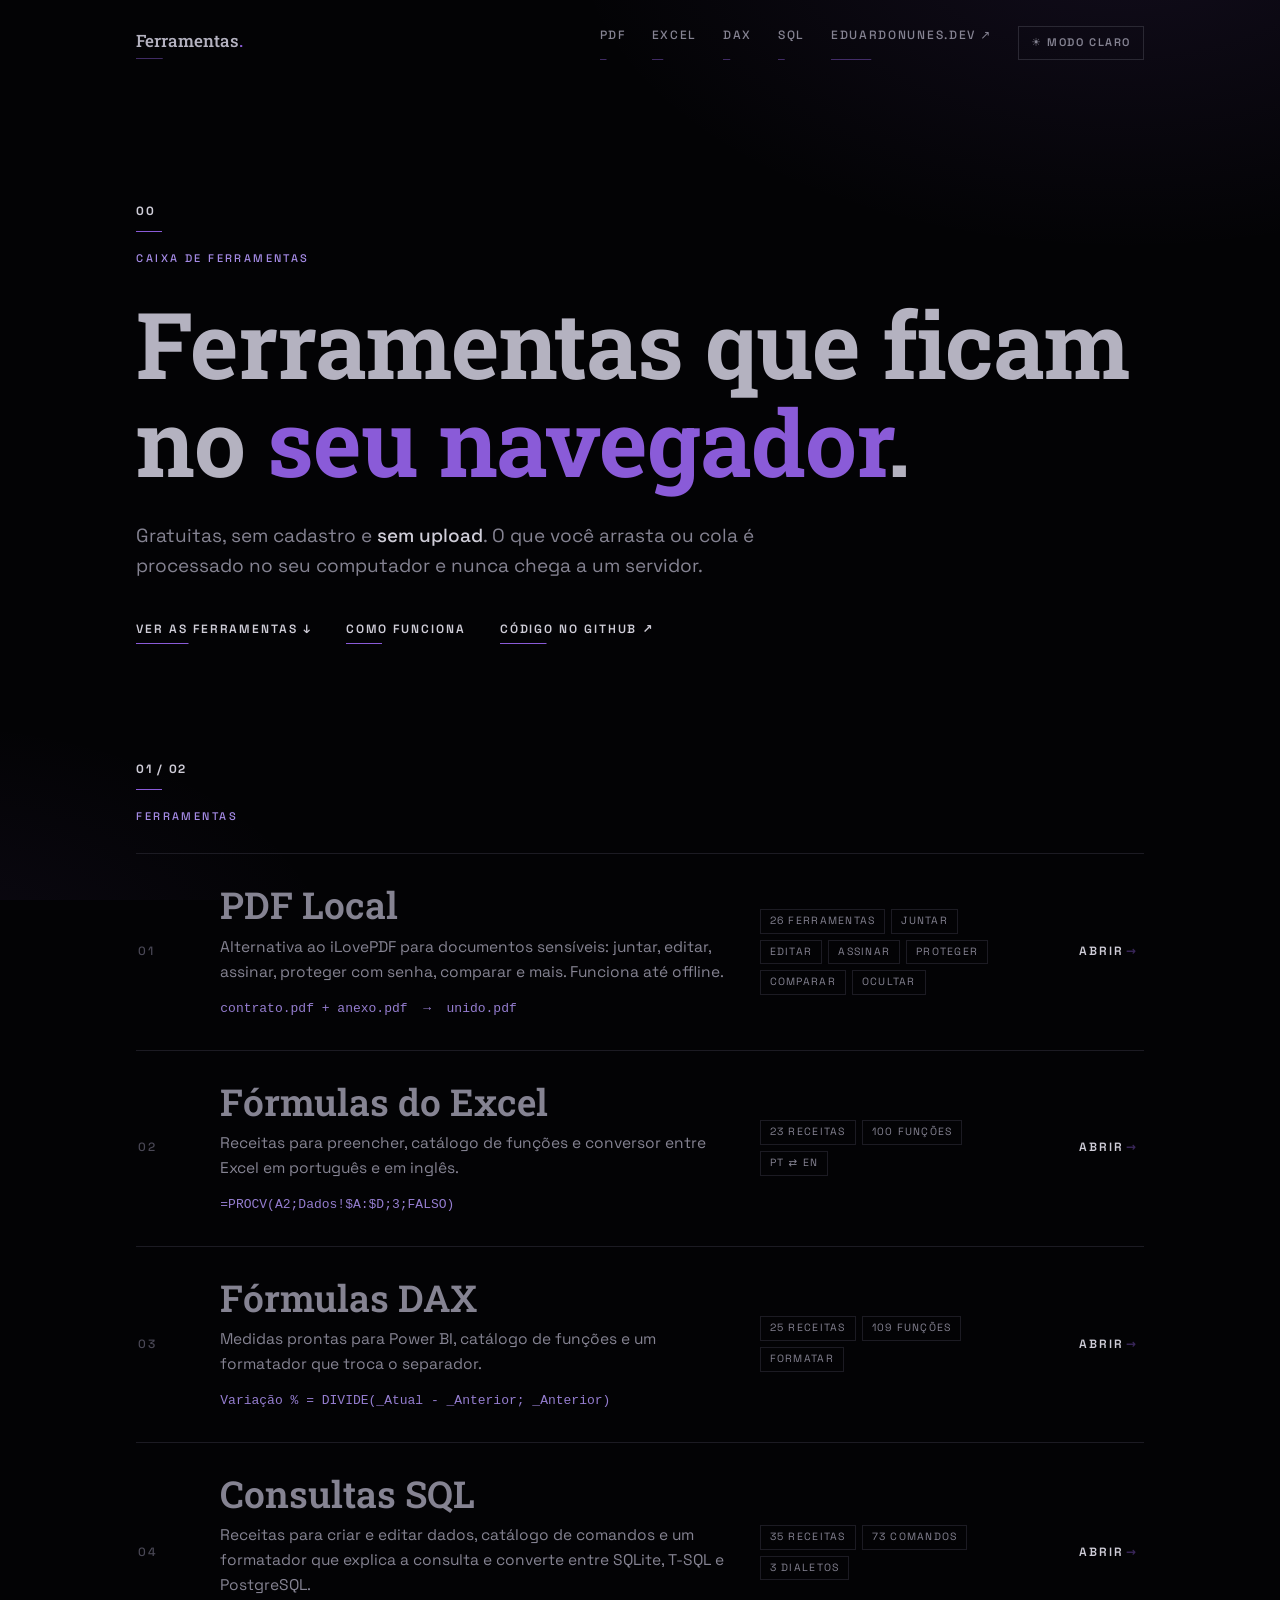
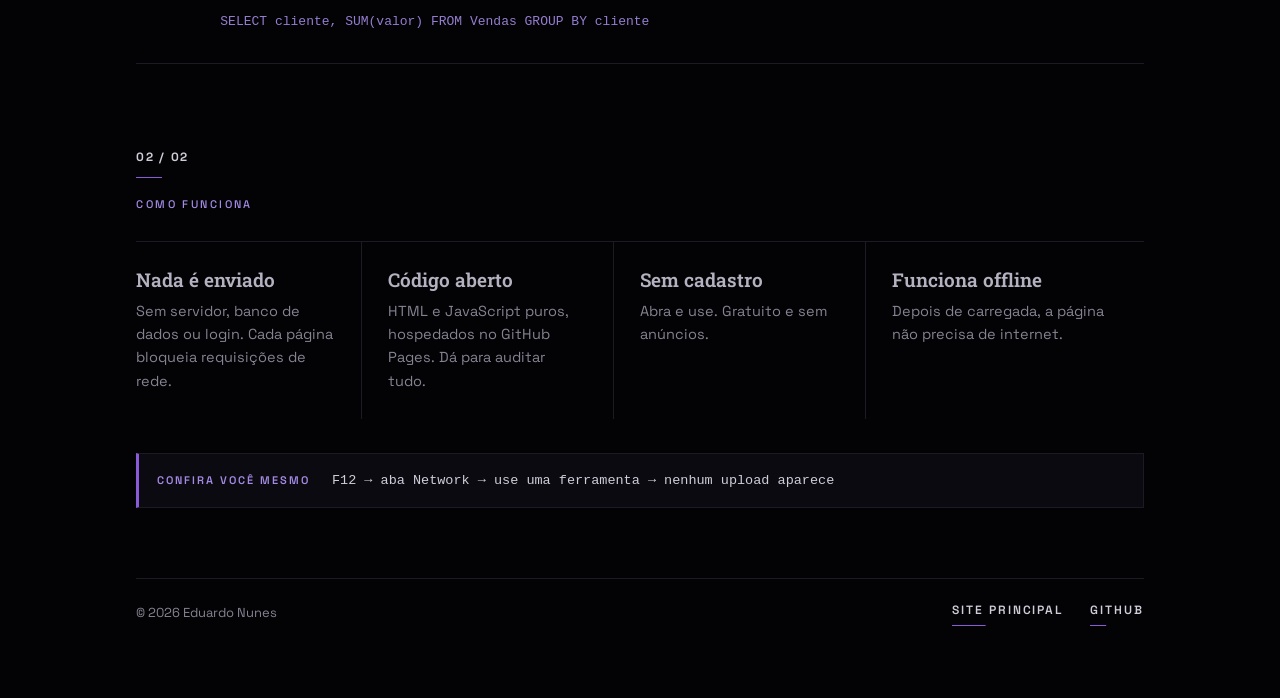
==== commit 379bb926: "PDF Local: criar certificado (.pfx) e assinar digitalmente (PKCS#7) Co-Authored-By: Claude Sonnet 5." ====
--- a/index.html
+++ b/index.html
@@ -89,7 +89,7 @@
           <p>Alternativa ao iLovePDF para documentos sensíveis: juntar, editar, assinar, proteger com senha, comparar e mais. Funciona até offline.</p>
           <code class="ex">contrato.pdf + anexo.pdf  →  unido.pdf</code>
         </div>
-        <ul class="tg"><li>24 ferramentas</li><li>Juntar</li><li>Editar</li><li>Assinar</li><li>Proteger</li><li>Comparar</li><li>Ocultar</li></ul>
+        <ul class="tg"><li>26 ferramentas</li><li>Juntar</li><li>Editar</li><li>Assinar</li><li>Proteger</li><li>Comparar</li><li>Ocultar</li></ul>
         <span class="go">Abrir</span>
       </a>
       <a class="tool" href="excel/">
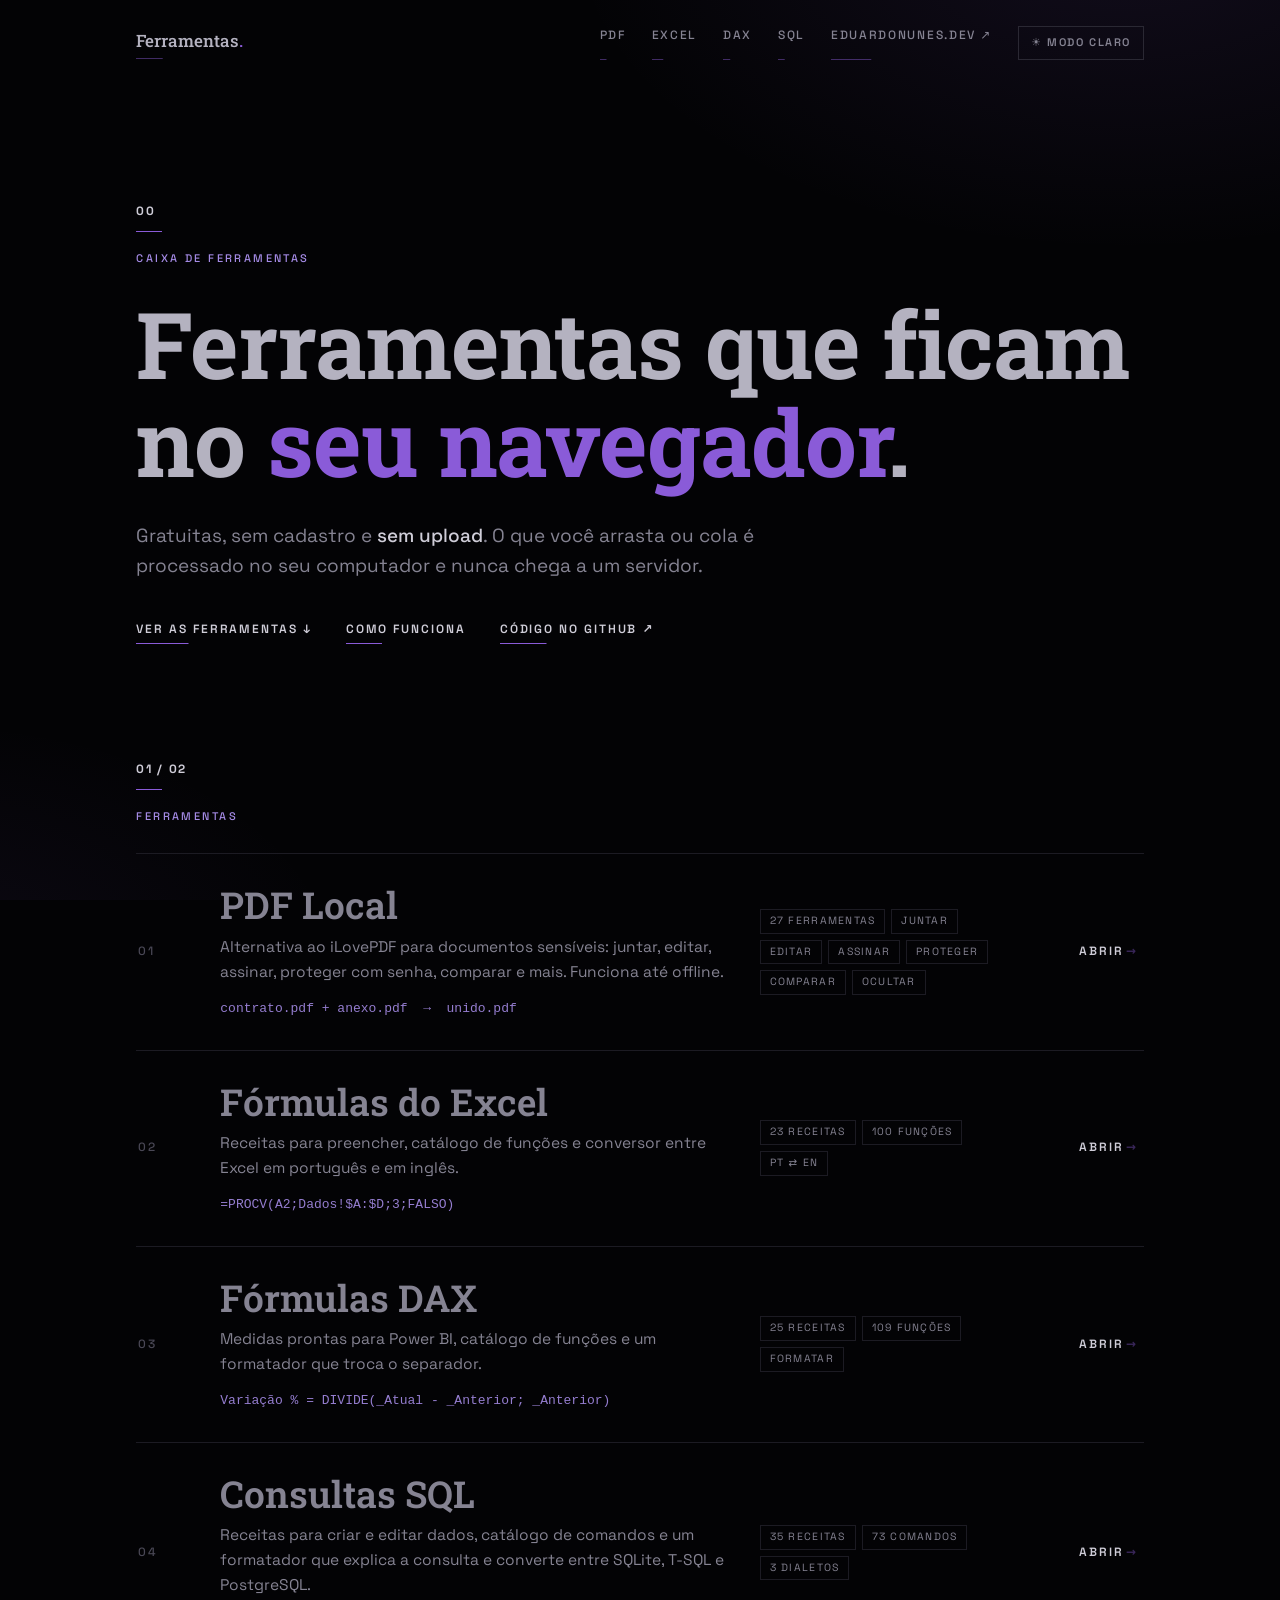
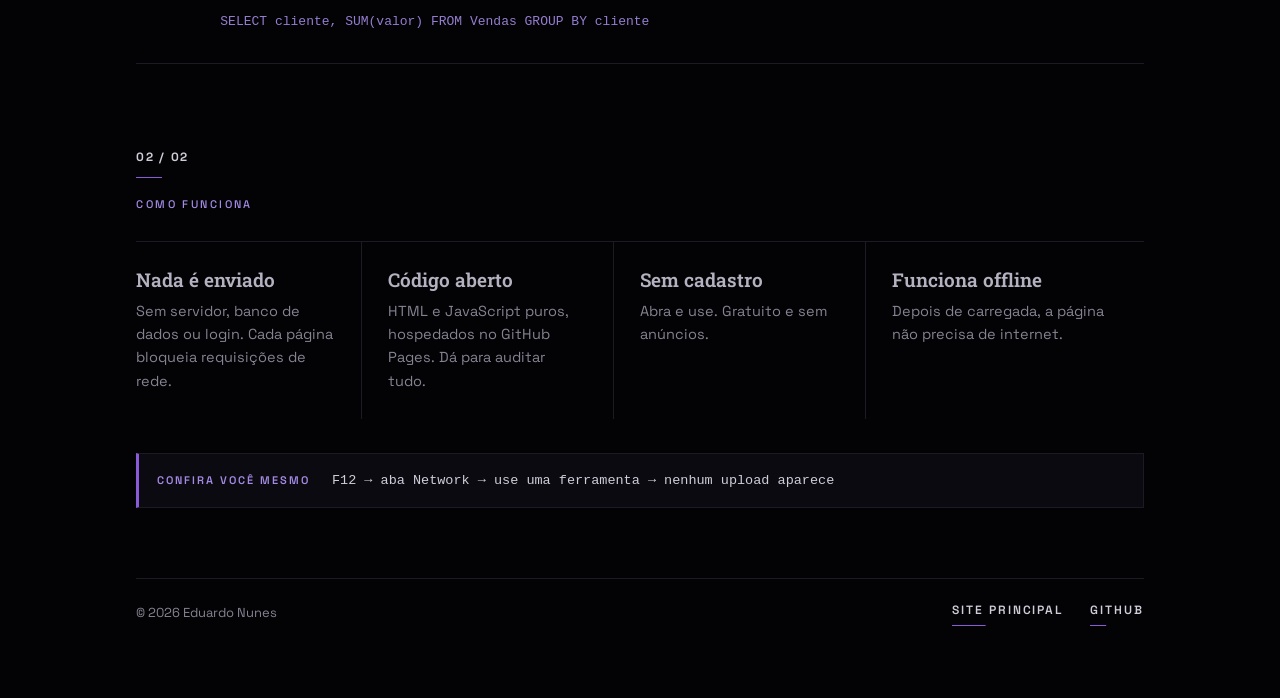
==== commit c62b0fc0: "PDF Local: validar assinatura digital Co-Authored-By: Claude Sonnet 5.5 <noreply@anthropic.com>" ====
--- a/index.html
+++ b/index.html
@@ -89,7 +89,7 @@
           <p>Alternativa ao iLovePDF para documentos sensíveis: juntar, editar, assinar, proteger com senha, comparar e mais. Funciona até offline.</p>
           <code class="ex">contrato.pdf + anexo.pdf  →  unido.pdf</code>
         </div>
-        <ul class="tg"><li>26 ferramentas</li><li>Juntar</li><li>Editar</li><li>Assinar</li><li>Proteger</li><li>Comparar</li><li>Ocultar</li></ul>
+        <ul class="tg"><li>27 ferramentas</li><li>Juntar</li><li>Editar</li><li>Assinar</li><li>Proteger</li><li>Comparar</li><li>Ocultar</li></ul>
         <span class="go">Abrir</span>
       </a>
       <a class="tool" href="excel/">
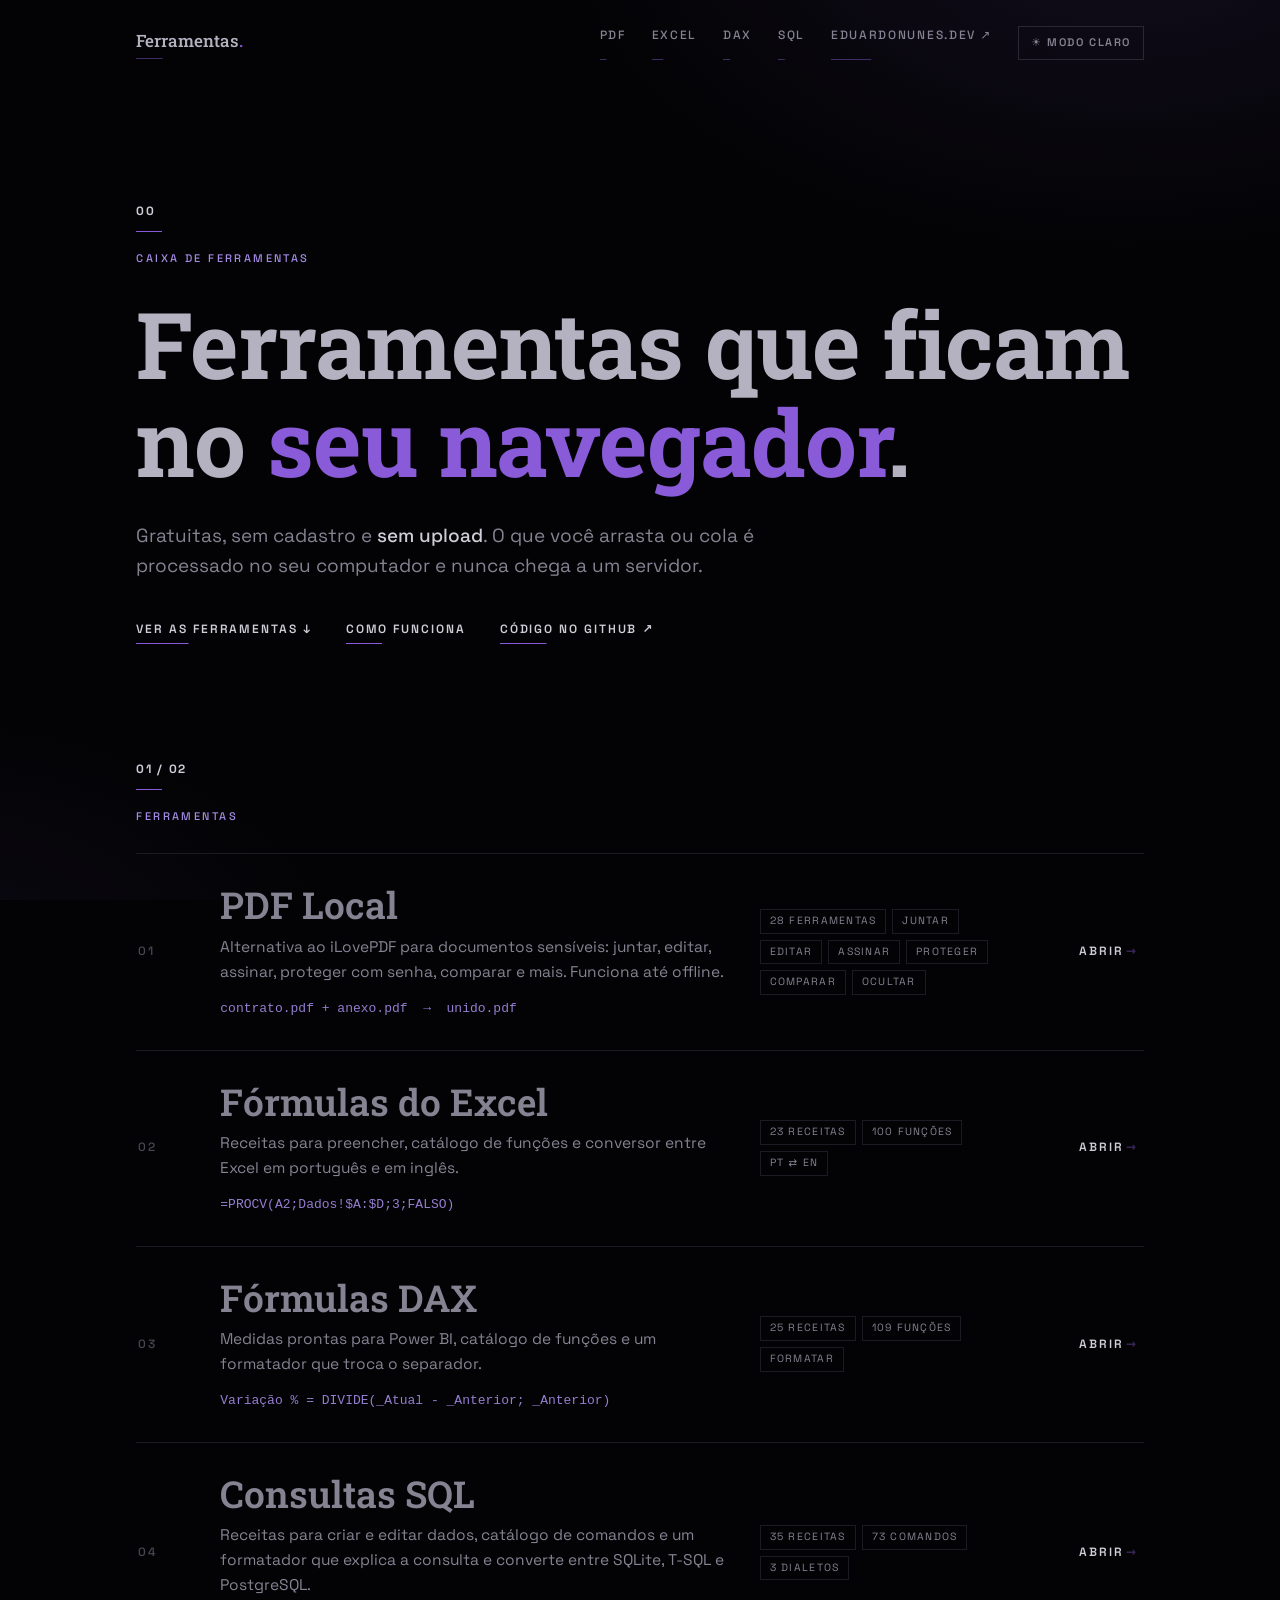
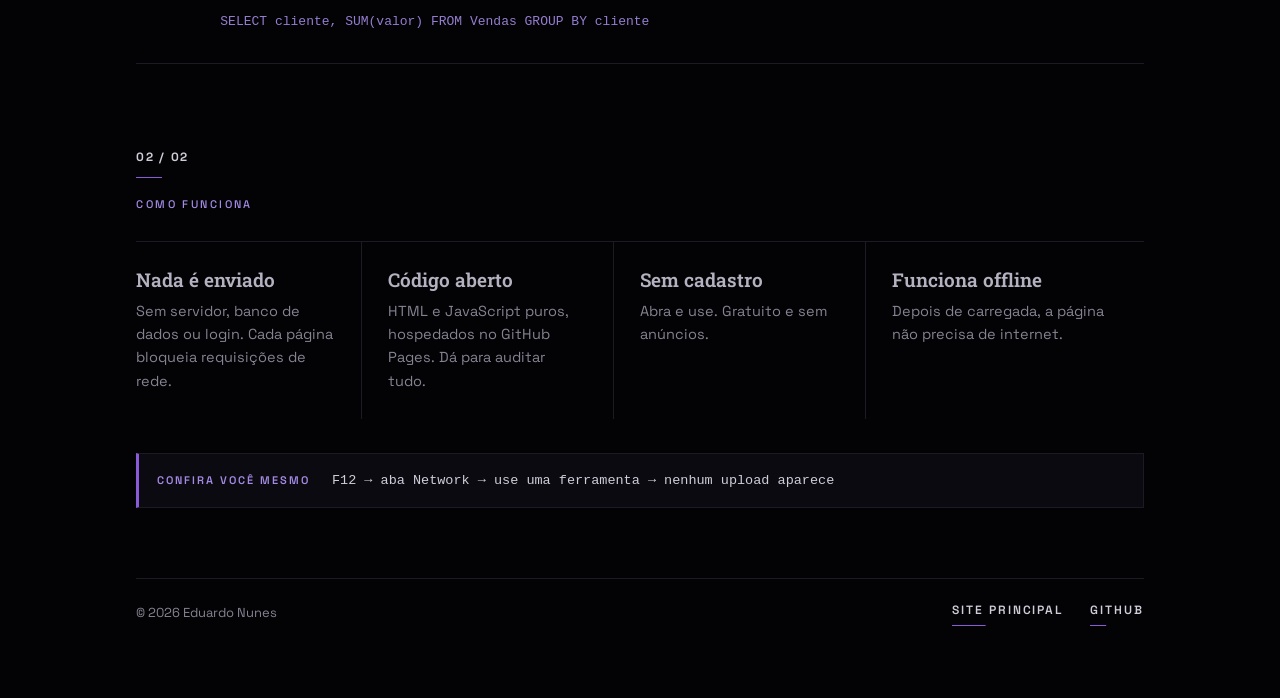
==== commit 2c6fe18d: "PDF Local: assinar em lote (ZIP) e validar varios PDFs com relatorio CSV Co-Authored-By: Claude Sonn" ====
--- a/index.html
+++ b/index.html
@@ -89,7 +89,7 @@
           <p>Alternativa ao iLovePDF para documentos sensíveis: juntar, editar, assinar, proteger com senha, comparar e mais. Funciona até offline.</p>
           <code class="ex">contrato.pdf + anexo.pdf  →  unido.pdf</code>
         </div>
-        <ul class="tg"><li>27 ferramentas</li><li>Juntar</li><li>Editar</li><li>Assinar</li><li>Proteger</li><li>Comparar</li><li>Ocultar</li></ul>
+        <ul class="tg"><li>28 ferramentas</li><li>Juntar</li><li>Editar</li><li>Assinar</li><li>Proteger</li><li>Comparar</li><li>Ocultar</li></ul>
         <span class="go">Abrir</span>
       </a>
       <a class="tool" href="excel/">
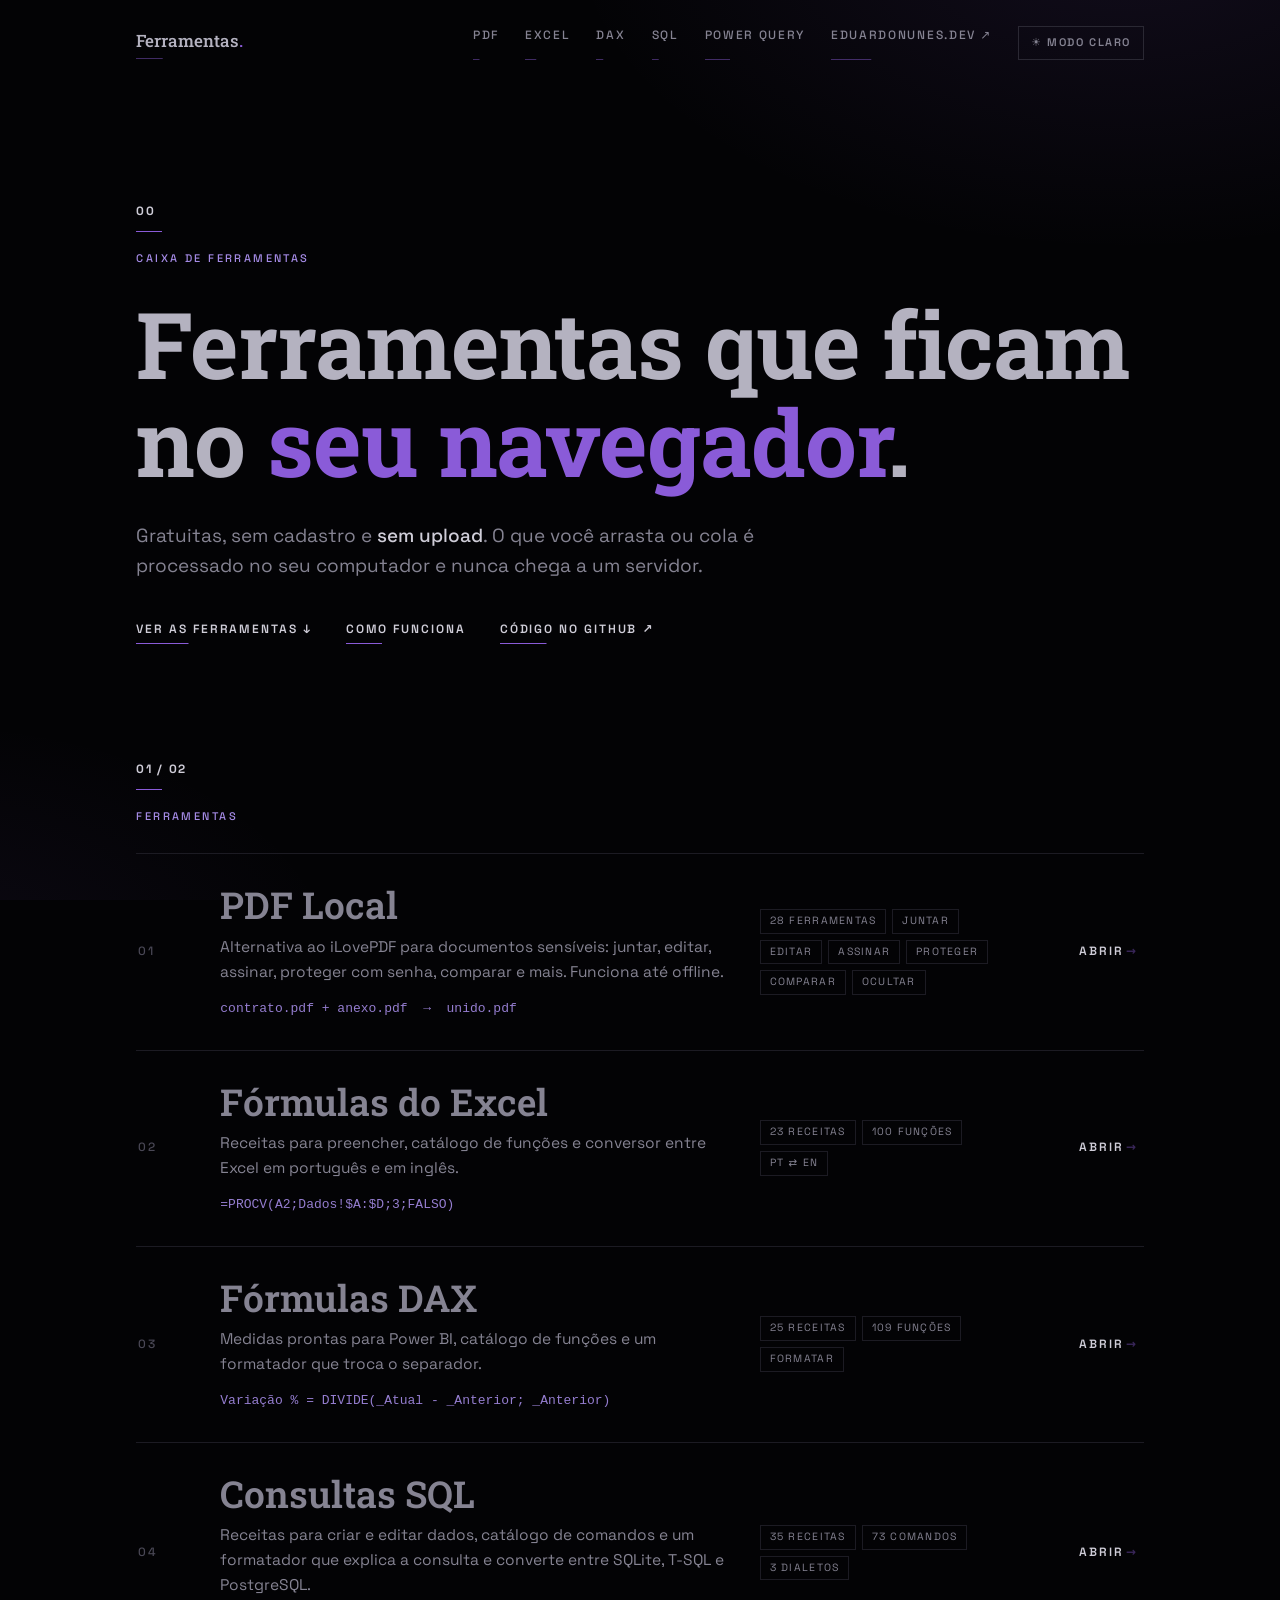
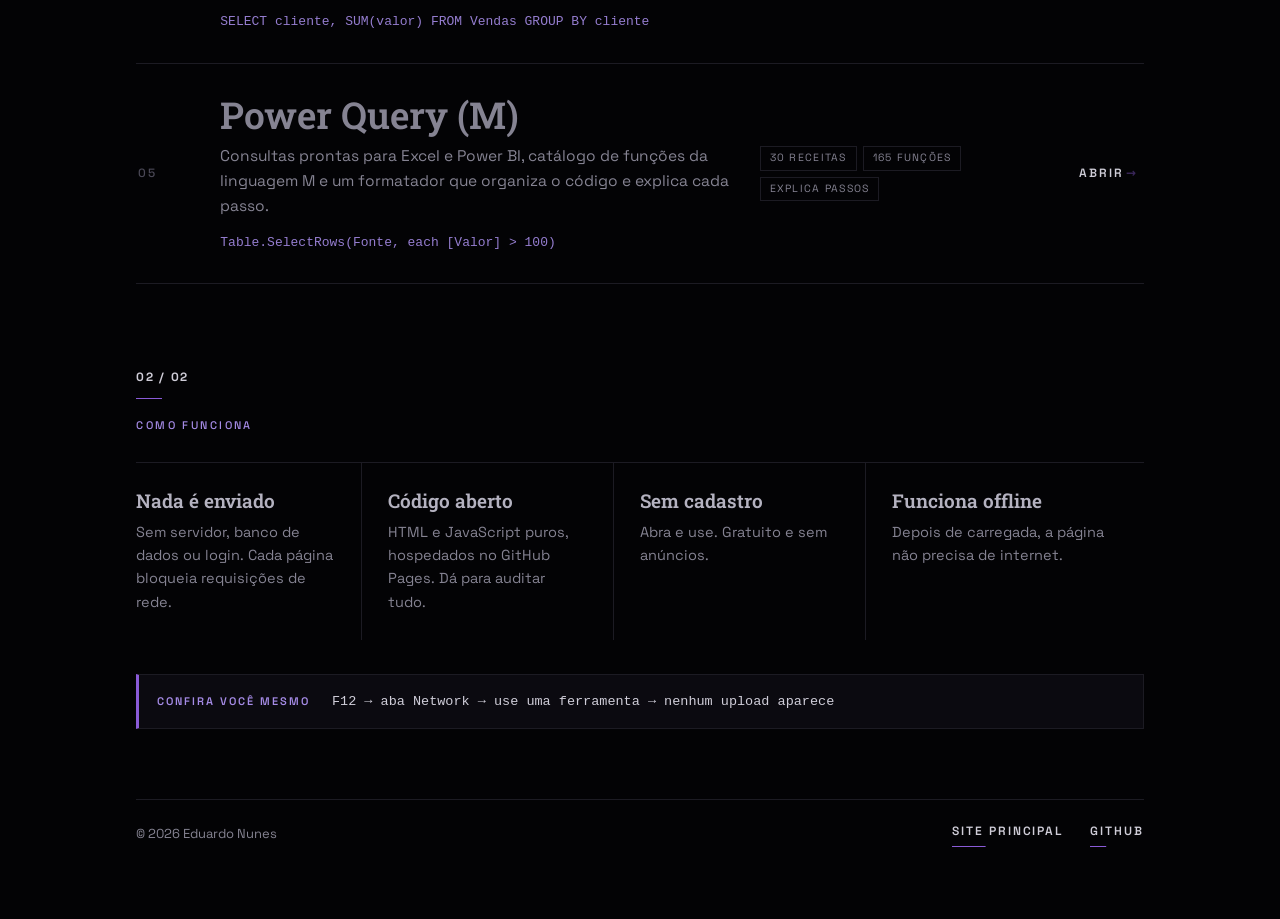
==== commit 5dece2e9: "Add Power Query (M) tool: 30 recipes, 165-function catalog, step formatter and explainer Co-Authored" ====
--- a/index.html
+++ b/index.html
@@ -63,7 +63,7 @@
   <header class="topbar">
     <a class="logo" href="./">Ferramentas<i>.</i></a>
     <nav style="display:flex;gap:26px;flex-wrap:wrap">
-      <a href="pdf/">PDF</a><a href="excel/">Excel</a><a href="dax/">DAX</a><a href="sql/">SQL</a>
+      <a href="pdf/">PDF</a><a href="excel/">Excel</a><a href="dax/">DAX</a><a href="sql/">SQL</a><a href="powerquery/">Power Query</a>
       <a href="https://eduardonunes.dev">eduardonunes.dev ↗</a><button class="theme-btn" id="themeBtn" type="button">☀ Modo claro</button>
     </nav>
   </header>
@@ -122,6 +122,16 @@
         <ul class="tg"><li>35 receitas</li><li>73 comandos</li><li>3 dialetos</li></ul>
         <span class="go">Abrir</span>
       </a>
+      <a class="tool" href="powerquery/">
+        <span class="n">05</span>
+        <div>
+          <h3>Power Query (M)</h3>
+          <p>Consultas prontas para Excel e Power BI, catálogo de funções da linguagem M e um formatador que organiza o código e explica cada passo.</p>
+          <code class="ex">Table.SelectRows(Fonte, each [Valor] &gt; 100)</code>
+        </div>
+        <ul class="tg"><li>30 receitas</li><li>165 funções</li><li>Explica passos</li></ul>
+        <span class="go">Abrir</span>
+      </a>
     </div>
   </section>
 
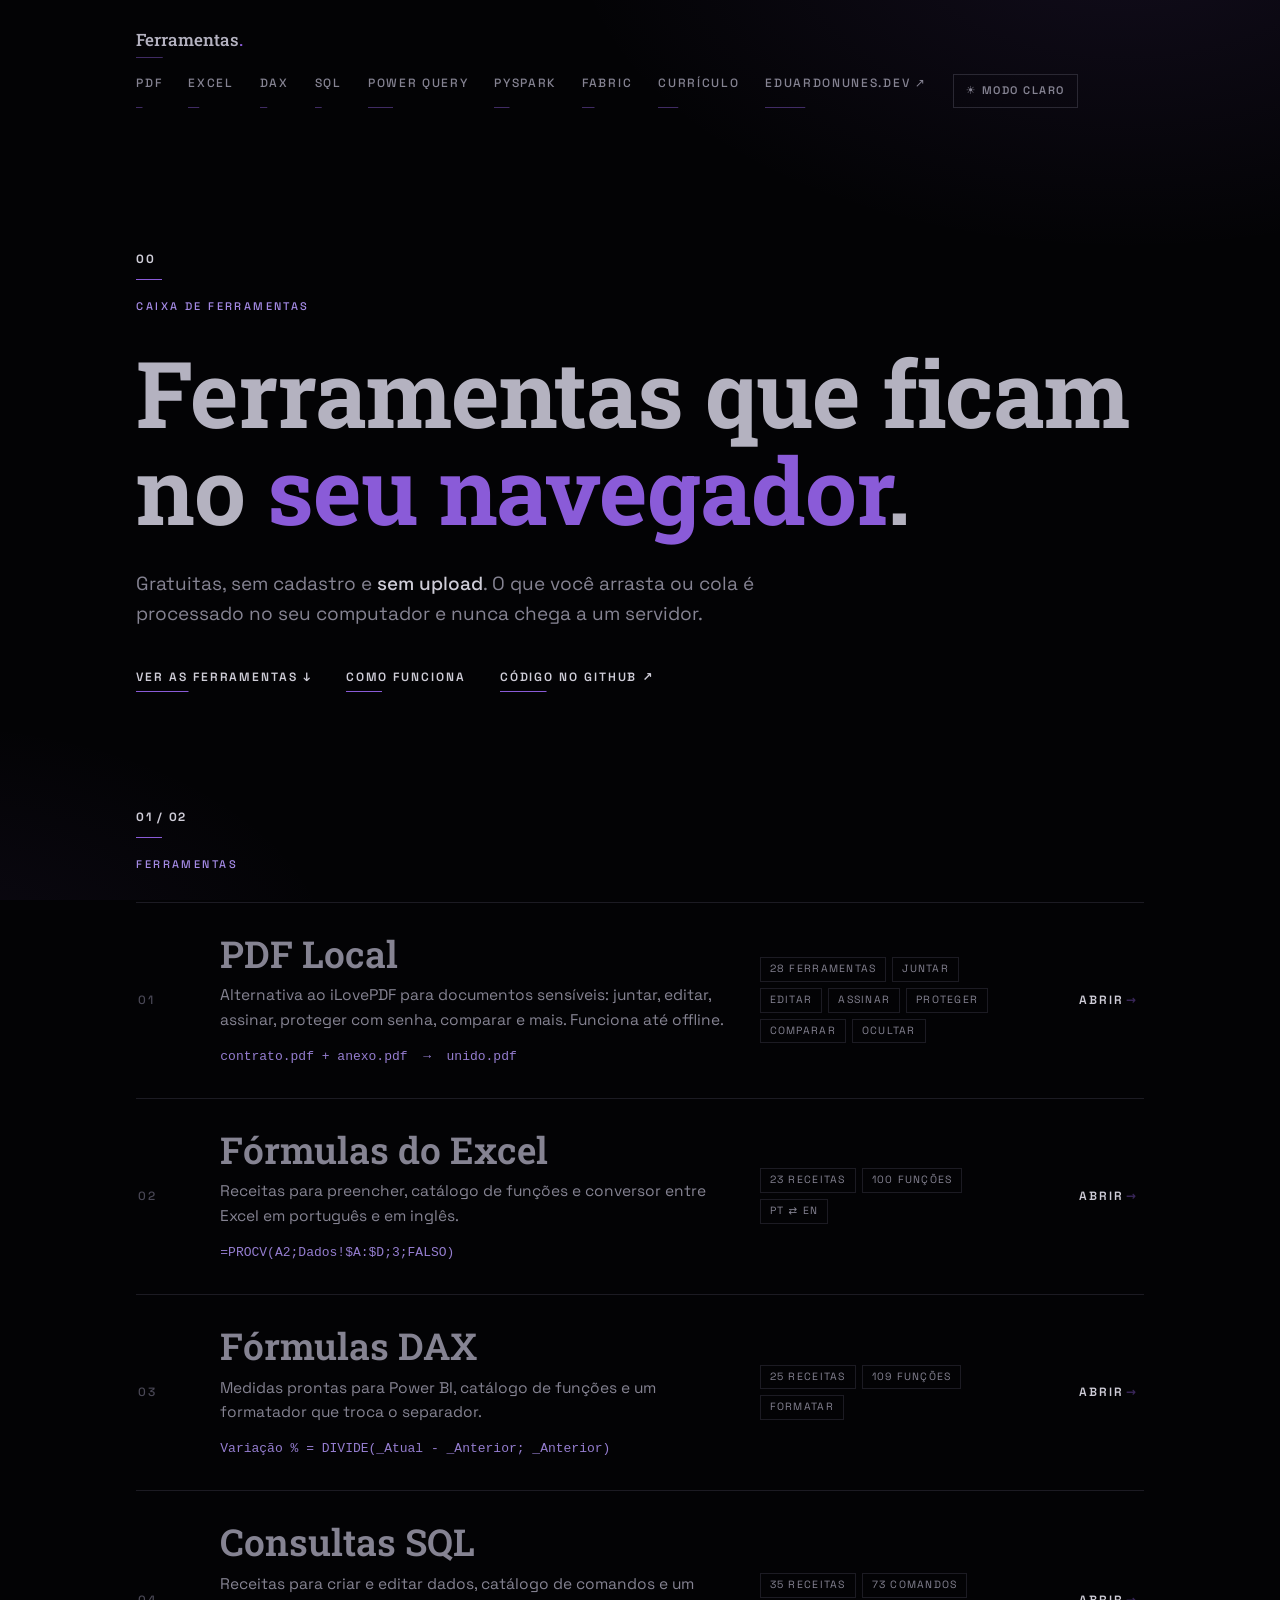
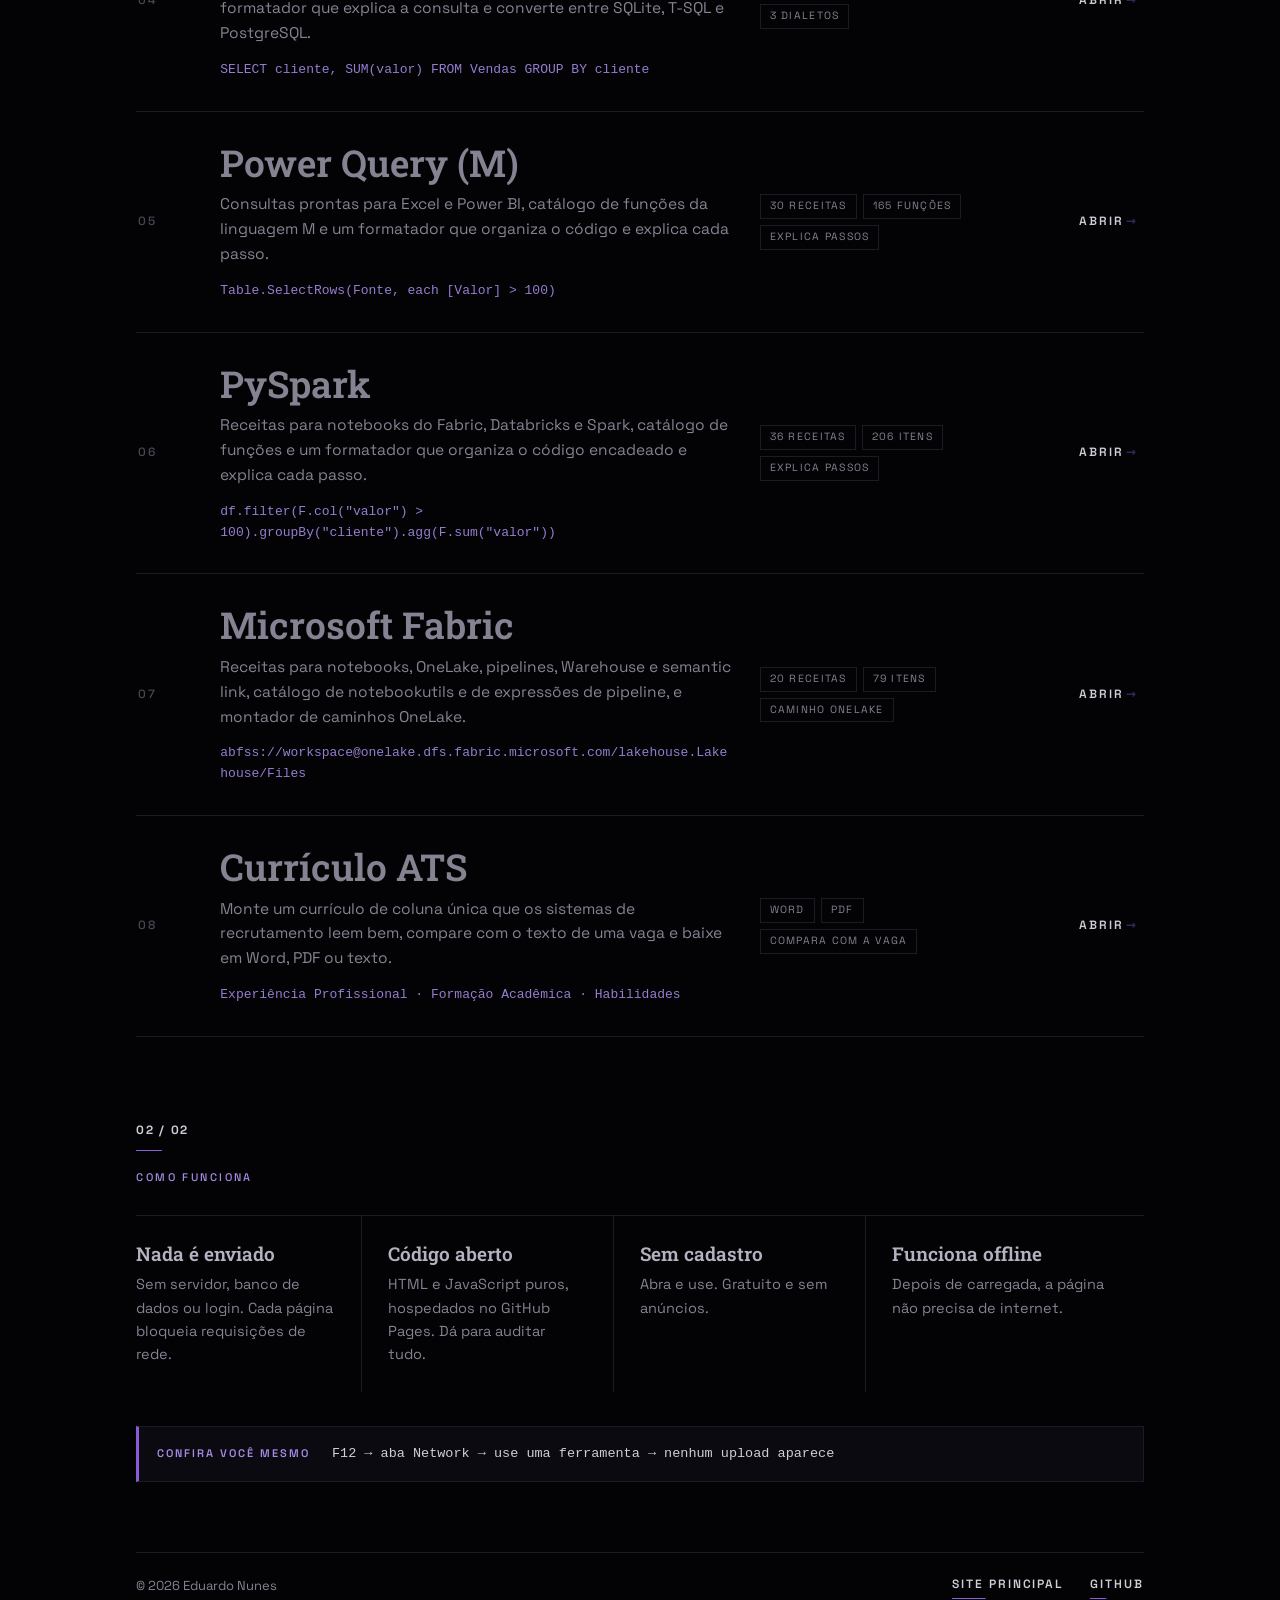
==== commit ccba10ec: "Add PySpark, Microsoft Fabric and ATS resume tools; link them in landing, menus and README Co-Author" ====
--- a/index.html
+++ b/index.html
@@ -7,10 +7,10 @@
 <!-- Nenhuma requisição de rede é permitida além dos arquivos do próprio site. -->
 <meta http-equiv="Content-Security-Policy" content="default-src 'none'; script-src 'unsafe-inline'; style-src 'self' 'unsafe-inline'; font-src 'self'; img-src 'self' data:; base-uri 'none'; form-action 'none'">
 <title>Ferramentas · Eduardo Nunes</title>
-<meta name="description" content="Ferramentas gratuitas que rodam no navegador, sem upload e sem cadastro: PDF Local, fórmulas do Excel, fórmulas DAX para Power BI e consultas SQL.">
+<meta name="description" content="Ferramentas gratuitas que rodam no navegador, sem upload e sem cadastro: PDF Local, fórmulas do Excel, fórmulas DAX para Power BI, consultas SQL, Power Query, PySpark, Microsoft Fabric e currículo ATS.">
 <meta name="theme-color" content="#030305">
 <meta property="og:title" content="Ferramentas · Eduardo Nunes">
-<meta property="og:description" content="PDF Local, fórmulas do Excel, fórmulas DAX e consultas SQL. Tudo no navegador, nada é enviado.">
+<meta property="og:description" content="PDF Local, Excel, DAX, SQL, Power Query, PySpark, Microsoft Fabric e currículo ATS. Tudo no navegador, nada é enviado.">
 <link rel="icon" href="assets/favicon.svg" type="image/svg+xml">
 <link rel="stylesheet" href="assets/tema.css?v=3">
 <style>
@@ -63,7 +63,7 @@
   <header class="topbar">
     <a class="logo" href="./">Ferramentas<i>.</i></a>
     <nav style="display:flex;gap:26px;flex-wrap:wrap">
-      <a href="pdf/">PDF</a><a href="excel/">Excel</a><a href="dax/">DAX</a><a href="sql/">SQL</a><a href="powerquery/">Power Query</a>
+      <a href="pdf/">PDF</a><a href="excel/">Excel</a><a href="dax/">DAX</a><a href="sql/">SQL</a><a href="powerquery/">Power Query</a><a href="pyspark/">PySpark</a><a href="fabric/">Fabric</a><a href="curriculo/">Currículo</a>
       <a href="https://eduardonunes.dev">eduardonunes.dev ↗</a><button class="theme-btn" id="themeBtn" type="button">☀ Modo claro</button>
     </nav>
   </header>
@@ -132,6 +132,36 @@
         <ul class="tg"><li>30 receitas</li><li>165 funções</li><li>Explica passos</li></ul>
         <span class="go">Abrir</span>
       </a>
+      <a class="tool" href="pyspark/">
+        <span class="n">06</span>
+        <div>
+          <h3>PySpark</h3>
+          <p>Receitas para notebooks do Fabric, Databricks e Spark, catálogo de funções e um formatador que organiza o código encadeado e explica cada passo.</p>
+          <code class="ex">df.filter(F.col("valor") &gt; 100).groupBy("cliente").agg(F.sum("valor"))</code>
+        </div>
+        <ul class="tg"><li>36 receitas</li><li>206 itens</li><li>Explica passos</li></ul>
+        <span class="go">Abrir</span>
+      </a>
+      <a class="tool" href="fabric/">
+        <span class="n">07</span>
+        <div>
+          <h3>Microsoft Fabric</h3>
+          <p>Receitas para notebooks, OneLake, pipelines, Warehouse e semantic link, catálogo de notebookutils e de expressões de pipeline, e montador de caminhos OneLake.</p>
+          <code class="ex">abfss://workspace@onelake.dfs.fabric.microsoft.com/lakehouse.Lakehouse/Files</code>
+        </div>
+        <ul class="tg"><li>20 receitas</li><li>79 itens</li><li>Caminho OneLake</li></ul>
+        <span class="go">Abrir</span>
+      </a>
+      <a class="tool" href="curriculo/">
+        <span class="n">08</span>
+        <div>
+          <h3>Currículo ATS</h3>
+          <p>Monte um currículo de coluna única que os sistemas de recrutamento leem bem, compare com o texto de uma vaga e baixe em Word, PDF ou texto.</p>
+          <code class="ex">Experiência Profissional · Formação Acadêmica · Habilidades</code>
+        </div>
+        <ul class="tg"><li>Word</li><li>PDF</li><li>Compara com a vaga</li></ul>
+        <span class="go">Abrir</span>
+      </a>
     </div>
   </section>
 
